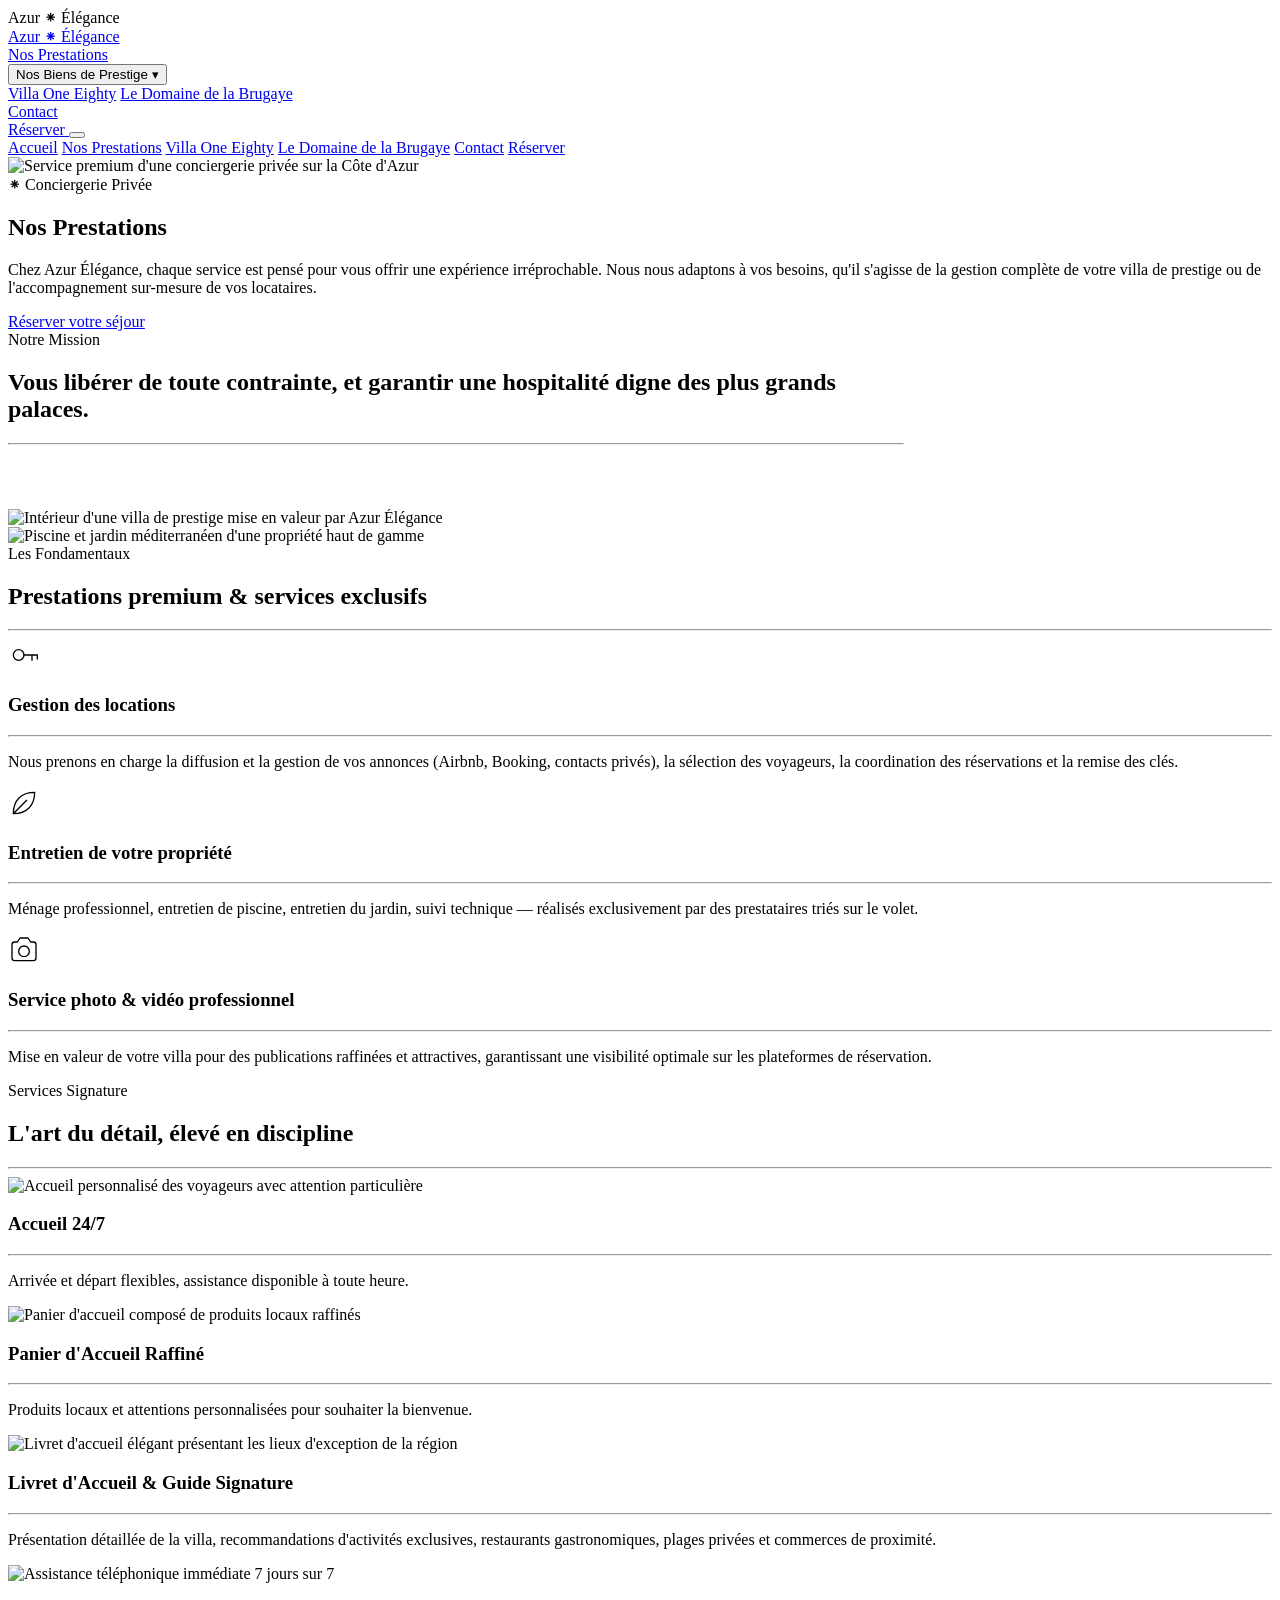
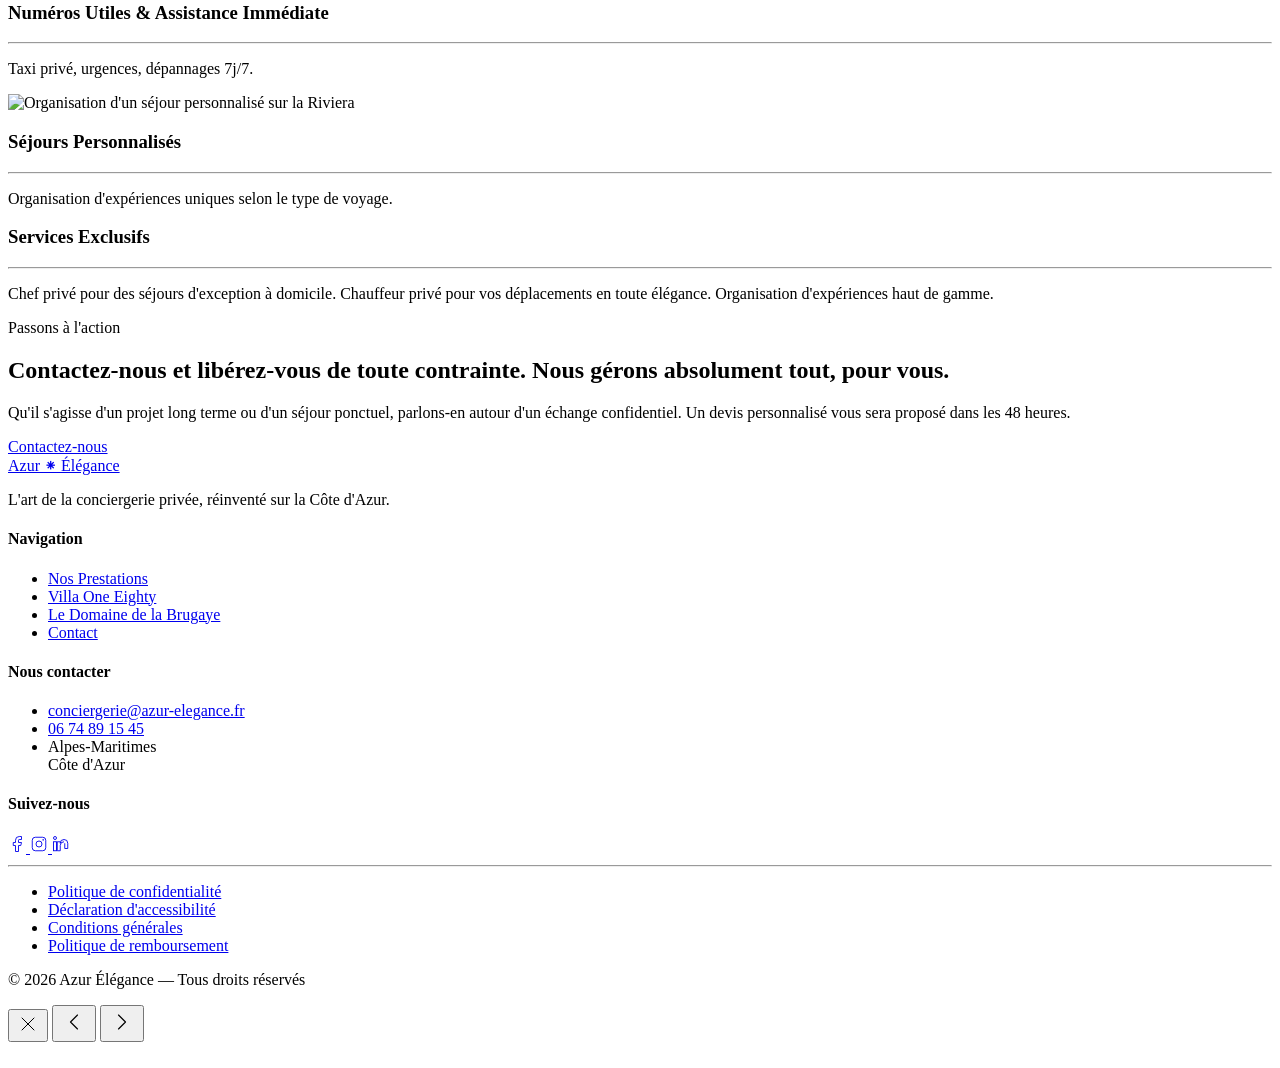
==== nos-prestations.html @ 36837356 "Html azur elegance" ====
<!doctype html>
<html lang="fr">
  <head>
    <meta charset="UTF-8" />
    <meta name="viewport" content="width=device-width, initial-scale=1.0" />
    <title>Nos Prestations · Azur Élégance</title>
    <meta
      name="description"
      content="Gestion locative, entretien, accueil 24/7, chef privé, panier d'accueil raffiné : découvrez les services premium d'Azur Élégance sur la Côte d'Azur."
    />
    <meta
      name="keywords"
      content="conciergerie privée, Côte d'Azur, Alpes-Maritimes, villa de prestige, location saisonnière luxe"
    />

    <!-- Open Graph -->
    <meta
      property="og:title"
      content="Azur Élégance — Conciergerie Privée Côte d'Azur"
    />
    <meta
      property="og:description"
      content="L'art de la conciergerie privée, réinventé sur la Côte d'Azur."
    />
    <meta property="og:type" content="website" />
    <meta property="og:locale" content="fr_FR" />

    <!-- Fonts -->
    <link rel="preconnect" href="https://fonts.googleapis.com" />
    <link rel="preconnect" href="https://fonts.gstatic.com" crossorigin />
    <link
      href="https://fonts.googleapis.com/css2?family=Cormorant+Garamond:ital,wght@0,300;0,400;0,500;1,300;1,400&family=Manrope:wght@200;300;400;500;600&display=swap"
      rel="stylesheet"
    />

    <!-- Styles -->
    <link rel="stylesheet" href="css/style.css" />

    <!-- Schema.org -->
    <script type="application/ld+json">
      {
        "@context": "https://schema.org",
        "@type": "LocalBusiness",
        "name": "Azur Élégance",
        "description": "Conciergerie privée haut de gamme sur la Côte d'Azur",
        "telephone": "+33-6-74-89-15-45",
        "email": "conciergerie@azur-elegance.fr",
        "areaServed": {
          "@type": "AdministrativeArea",
          "name": "Alpes-Maritimes"
        },
        "address": {
          "@type": "PostalAddress",
          "addressRegion": "Provence-Alpes-Côte d'Azur",
          "addressCountry": "FR"
        }
      }
    </script>
  </head>
  <body>
    <!-- Intro reveal -->
    <div class="intro-reveal" aria-hidden="true">
      <span class="intro-reveal__signature">
        Azur <span class="ornament">⁕</span> Élégance
      </span>
    </div>

    <!-- ============================================================
       HEADER (commun à toutes les pages)
       ============================================================ -->
    <header class="site-header">
      <div class="container site-header__inner">
        <a href="index.html" class="logo" aria-label="Azur Élégance — Accueil">
          <span>Azur</span>
          <span class="logo__ornament" aria-hidden="true">⁕</span>
          <span>Élégance</span>
        </a>

        <nav class="nav-desktop" aria-label="Navigation principale">
          <a href="nos-prestations.html" class="nav-link">Nos Prestations</a>
          <div class="nav-dropdown">
            <button
              class="nav-link nav-dropdown__trigger"
              aria-expanded="false"
              aria-haspopup="true"
            >
              Nos Biens de Prestige
              <span class="nav-dropdown__arrow" aria-hidden="true">▾</span>
            </button>
            <div class="nav-dropdown__menu">
              <div class="nav-dropdown__inner">
                <a href="villa-one-eighty.html" class="nav-dropdown__item"
                  >Villa One Eighty</a
                >
                <a
                  href="le-domaine-de-la-brugaye.html"
                  class="nav-dropdown__item"
                  >Le Domaine de la Brugaye</a
                >
              </div>
            </div>
          </div>
          <a href="contact.html" class="nav-link">Contact</a>
        </nav>

        <div class="site-header__actions">
          <a
            href="contact.html"
            class="btn btn--primary btn--sm btn--cta-desktop"
          >
            <span>Réserver</span>
          </a>
          <button
            class="hamburger"
            aria-label="Ouvrir le menu"
            aria-expanded="false"
          >
            <span class="hamburger__line"></span>
            <span class="hamburger__line"></span>
            <span class="hamburger__line"></span>
          </button>
        </div>
      </div>
    </header>

    <!-- Menu mobile overlay -->
    <nav class="mobile-menu" aria-label="Navigation mobile">
      <a href="index.html" class="mobile-menu__link">Accueil</a>
      <a href="nos-prestations.html" class="mobile-menu__link"
        >Nos Prestations</a
      >
      <a href="villa-one-eighty.html" class="mobile-menu__link"
        >Villa One Eighty</a
      >
      <a href="le-domaine-de-la-brugaye.html" class="mobile-menu__link"
        >Le Domaine de la Brugaye</a
      >
      <a href="contact.html" class="mobile-menu__link">Contact</a>
      <a href="contact.html" class="btn btn--primary mobile-menu__cta">
        <span>Réserver</span>
      </a>
    </nav>

    <main id="main">
      <!-- HERO compact -->
      <section class="hero hero--compact">
        <div class="hero__image">
          <img
            src="images/Elegant_Hotel_Lobby.png"
            alt="Service premium d'une conciergerie privée sur la Côte d'Azur"
          />
        </div>
        <div class="hero__overlay"></div>
        <div class="hero__content">
          <span class="eyebrow hero__eyebrow">⁕ Conciergerie Privée</span>
          <h1 class="hero__title">Nos Prestations</h1>
          <p class="hero__description">
            Chez Azur Élégance, chaque service est pensé pour vous offrir une
            expérience irréprochable. Nous nous adaptons à vos besoins, qu'il
            s'agisse de la gestion complète de votre villa de prestige ou de
            l'accompagnement sur-mesure de vos locataires.
          </p>
          <div class="hero__actions">
            <a href="contact.html" class="btn btn--primary"
              ><span>Réserver votre séjour</span></a
            >
          </div>
        </div>
      </section>

      <!-- Introduction -->
      <section class="section">
        <div class="container">
          <div class="section__header" style="max-width: 56rem">
            <span class="eyebrow">Notre Mission</span>
            <h2 class="section__title split-text">
              Vous libérer de toute contrainte, et garantir une hospitalité
              digne des plus grands palaces.
            </h2>
            <hr class="hairline hairline--centered" />
          </div>

          <div class="gallery gallery--2col" style="margin-top: 4rem">
            <div class="gallery__item reveal" style="cursor: default">
              <img
                src="images/prestation villa.webp"
                alt="Intérieur d'une villa de prestige mise en valeur par Azur Élégance"
                loading="lazy"
              />
            </div>
            <div
              class="gallery__item reveal reveal--delay-1"
              style="cursor: default"
            >
              <img
                src="images/domaine prestation.png"
                alt="Piscine et jardin méditerranéen d'une propriété haut de gamme"
                loading="lazy"
              />
            </div>
          </div>
        </div>
      </section>

      <!-- 3 cartes premium -->
      <section class="section section--stone">
        <div class="container">
          <div class="section__header">
            <span class="eyebrow">Les Fondamentaux</span>
            <h2 class="section__title split-text">
              Prestations premium & services exclusifs
            </h2>
            <hr class="hairline hairline--centered" />
          </div>

          <div class="service-cards">
            <article class="service-card reveal">
              <div class="service-card__icon" aria-hidden="true">
                <svg
                  width="32"
                  height="32"
                  viewBox="0 0 24 24"
                  fill="none"
                  stroke="currentColor"
                  stroke-width="1"
                  stroke-linecap="round"
                  stroke-linejoin="round"
                >
                  <circle cx="8" cy="12" r="4" />
                  <path d="M12 12h10M18 12v4M22 12v3" />
                </svg>
              </div>
              <h3 class="service-card__title">Gestion des locations</h3>
              <hr class="service-card__divider" />
              <p class="service-card__description">
                Nous prenons en charge la diffusion et la gestion de vos
                annonces (Airbnb, Booking, contacts privés), la sélection des
                voyageurs, la coordination des réservations et la remise des
                clés.
              </p>
            </article>

            <article class="service-card reveal reveal--delay-1">
              <div class="service-card__icon" aria-hidden="true">
                <svg
                  width="32"
                  height="32"
                  viewBox="0 0 24 24"
                  fill="none"
                  stroke="currentColor"
                  stroke-width="1"
                  stroke-linecap="round"
                  stroke-linejoin="round"
                >
                  <path d="M4 20C4 10 10 4 20 4c0 10-6 16-16 16zM4 20l10-10" />
                </svg>
              </div>
              <h3 class="service-card__title">Entretien de votre propriété</h3>
              <hr class="service-card__divider" />
              <p class="service-card__description">
                Ménage professionnel, entretien de piscine, entretien du jardin,
                suivi technique — réalisés exclusivement par des prestataires
                triés sur le volet.
              </p>
            </article>

            <article class="service-card reveal reveal--delay-2">
              <div class="service-card__icon" aria-hidden="true">
                <svg
                  width="32"
                  height="32"
                  viewBox="0 0 24 24"
                  fill="none"
                  stroke="currentColor"
                  stroke-width="1"
                  stroke-linecap="round"
                  stroke-linejoin="round"
                >
                  <path
                    d="M3 8a2 2 0 0 1 2-2h2l2-3h6l2 3h2a2 2 0 0 1 2 2v10a2 2 0 0 1-2 2H5a2 2 0 0 1-2-2z"
                  />
                  <circle cx="12" cy="13" r="4" />
                </svg>
              </div>
              <h3 class="service-card__title">
                Service photo & vidéo professionnel
              </h3>
              <hr class="service-card__divider" />
              <p class="service-card__description">
                Mise en valeur de votre villa pour des publications raffinées et
                attractives, garantissant une visibilité optimale sur les
                plateformes de réservation.
              </p>
            </article>
          </div>
        </div>
      </section>

      <!-- 6 cartes Services Signature -->
      <section class="section">
        <div class="container">
          <div class="section__header">
            <span class="eyebrow">Services Signature</span>
            <h2 class="section__title">L'art du détail, élevé en discipline</h2>
            <hr class="hairline hairline--centered" />
          </div>

          <div class="signature-grid">
            <article class="signature-card reveal">
              <div class="signature-card__image">
                <img
                  src="images/Woman_Entering_Building.jpg"
                  alt="Accueil personnalisé des voyageurs avec attention particulière"
                  loading="lazy"
                />
              </div>
              <div class="signature-card__body">
                <h3 class="signature-card__title">Accueil 24/7</h3>
                <hr class="signature-card__divider" />
                <p class="signature-card__description">
                  Arrivée et départ flexibles, assistance disponible à toute
                  heure.
                </p>
              </div>
            </article>

            <article class="signature-card reveal reveal--delay-1">
              <div class="signature-card__image">
                <img
                  src="images/Fresh_Bread_Basket.png"
                  alt="Panier d'accueil composé de produits locaux raffinés"
                  loading="lazy"
                />
              </div>
              <div class="signature-card__body">
                <h3 class="signature-card__title">Panier d'Accueil Raffiné</h3>
                <hr class="signature-card__divider" />
                <p class="signature-card__description">
                  Produits locaux et attentions personnalisées pour souhaiter la
                  bienvenue.
                </p>
              </div>
            </article>

            <article class="signature-card reveal reveal--delay-2">
              <div class="signature-card__image">
                <img
                  src="images/IMG_2713.jpg"
                  alt="Livret d'accueil élégant présentant les lieux d'exception de la région"
                  loading="lazy"
                />
              </div>
              <div class="signature-card__body">
                <h3 class="signature-card__title">
                  Livret d'Accueil & Guide Signature
                </h3>
                <hr class="signature-card__divider" />
                <p class="signature-card__description">
                  Présentation détaillée de la villa, recommandations
                  d'activités exclusives, restaurants gastronomiques, plages
                  privées et commerces de proximité.
                </p>
              </div>
            </article>

            <article class="signature-card reveal">
              <div class="signature-card__image">
                <img
                  src="images/Vintage_Green_Telephone.jpg"
                  alt="Assistance téléphonique immédiate 7 jours sur 7"
                  loading="lazy"
                />
              </div>
              <div class="signature-card__body">
                <h3 class="signature-card__title">
                  Numéros Utiles & Assistance Immédiate
                </h3>
                <hr class="signature-card__divider" />
                <p class="signature-card__description">
                  Taxi privé, urgences, dépannages 7j/7.
                </p>
              </div>
            </article>

            <article class="signature-card reveal reveal--delay-1">
              <div class="signature-card__image">
                <img
                  src="images/European_Charm_Cafe__with_Rose_Centerpiece.png"
                  alt="Organisation d'un séjour personnalisé sur la Riviera"
                  loading="lazy"
                />
              </div>
              <div class="signature-card__body">
                <h3 class="signature-card__title">Séjours Personnalisés</h3>
                <hr class="signature-card__divider" />
                <p class="signature-card__description">
                  Organisation d'expériences uniques selon le type de voyage.
                </p>
              </div>
            </article>

            <article
              class="signature-card signature-card--highlight reveal reveal--delay-2"
            >
              <div>
                <h3 class="signature-card__title">Services Exclusifs</h3>
                <hr class="signature-card__divider" />
                <p class="signature-card__description">
                  Chef privé pour des séjours d'exception à domicile. Chauffeur
                  privé pour vos déplacements en toute élégance. Organisation
                  d'expériences haut de gamme.
                </p>
              </div>
            </article>
          </div>
        </div>
      </section>

      <!-- CTA finale -->
      <section class="section section--stone">
        <div class="container">
          <div class="cta-block reveal">
            <span class="eyebrow">Passons à l'action</span>
            <h2 class="cta-block__title">
              Contactez-nous et libérez-vous de toute contrainte. Nous gérons
              absolument tout, pour vous.
            </h2>
            <p class="cta-block__description">
              Qu'il s'agisse d'un projet long terme ou d'un séjour ponctuel,
              parlons-en autour d'un échange confidentiel. Un devis personnalisé
              vous sera proposé dans les 48 heures.
            </p>
            <div class="cta-block__actions">
              <a href="contact.html" class="btn btn--primary"
                ><span>Contactez-nous</span></a
              >
            </div>
          </div>
        </div>
      </section>
    </main>

    <!-- ============================================================
       FOOTER (commun à toutes les pages)
       ============================================================ -->
    <footer class="site-footer">
      <div class="container">
        <div class="site-footer__grid">
          <div>
            <a href="index.html" class="logo">
              <span>Azur</span>
              <span class="logo__ornament" aria-hidden="true">⁕</span>
              <span>Élégance</span>
            </a>
            <p class="site-footer__tagline">
              L'art de la conciergerie privée, réinventé sur la Côte d'Azur.
            </p>
          </div>

          <div>
            <h4 class="site-footer__column-title">Navigation</h4>
            <ul class="site-footer__list">
              <li><a href="nos-prestations.html">Nos Prestations</a></li>
              <li><a href="villa-one-eighty.html">Villa One Eighty</a></li>
              <li>
                <a href="le-domaine-de-la-brugaye.html"
                  >Le Domaine de la Brugaye</a
                >
              </li>
              <li><a href="contact.html">Contact</a></li>
            </ul>
          </div>

          <div>
            <h4 class="site-footer__column-title">Nous contacter</h4>
            <ul class="site-footer__list">
              <li>
                <a href="mailto:conciergerie@azur-elegance.fr"
                  >conciergerie@azur-elegance.fr</a
                >
              </li>
              <li><a href="tel:+33674891545">06 74 89 15 45</a></li>
              <li class="muted">Alpes-Maritimes<br />Côte d'Azur</li>
            </ul>
          </div>

          <div>
            <h4 class="site-footer__column-title">Suivez-nous</h4>
            <div class="site-footer__social">
              <a href="#" aria-label="Facebook">
                <svg
                  width="18"
                  height="18"
                  viewBox="0 0 24 24"
                  fill="none"
                  stroke="currentColor"
                  stroke-width="1.2"
                >
                  <path
                    d="M18 2h-3a5 5 0 0 0-5 5v3H7v4h3v8h4v-8h3l1-4h-4V7a1 1 0 0 1 1-1h3z"
                    stroke-linejoin="round"
                  />
                </svg>
              </a>
              <a href="#" aria-label="Instagram">
                <svg
                  width="18"
                  height="18"
                  viewBox="0 0 24 24"
                  fill="none"
                  stroke="currentColor"
                  stroke-width="1.2"
                >
                  <rect x="3" y="3" width="18" height="18" rx="4" />
                  <circle cx="12" cy="12" r="4" />
                  <circle cx="17.5" cy="6.5" r="0.5" fill="currentColor" />
                </svg>
              </a>
              <a href="#" aria-label="LinkedIn">
                <svg
                  width="18"
                  height="18"
                  viewBox="0 0 24 24"
                  fill="none"
                  stroke="currentColor"
                  stroke-width="1.2"
                >
                  <rect x="2" y="9" width="4" height="12" />
                  <circle cx="4" cy="4" r="2" />
                  <path
                    d="M16 9a5 5 0 0 0-5 5v7h-4V9h4v2a5 5 0 0 1 5-5a5 5 0 0 1 5 5v7h-4v-7"
                    stroke-linejoin="round"
                  />
                </svg>
              </a>
            </div>
          </div>
        </div>

        <hr class="site-footer__separator" />

        <div class="site-footer__bottom">
          <ul class="site-footer__legal">
            <li>
              <a href="politique-de-confidentialite.html"
                >Politique de confidentialité</a
              >
            </li>
            <li>
              <a href="declaration-accessibilite.html"
                >Déclaration d'accessibilité</a
              >
            </li>
            <li>
              <a href="conditions-generales.html">Conditions générales</a>
            </li>
            <li>
              <a href="politique-de-remboursement.html"
                >Politique de remboursement</a
              >
            </li>
          </ul>
          <p>© 2026 Azur Élégance — Tous droits réservés</p>
        </div>
      </div>
    </footer>

    <!-- Lightbox (utilisé par toutes les galeries) -->
    <div
      class="lightbox"
      id="lightbox"
      role="dialog"
      aria-modal="true"
      aria-label="Galerie photo"
      aria-hidden="true"
    >
      <div class="lightbox__backdrop"></div>
      <button
        class="lightbox__btn lightbox__close"
        aria-label="Fermer la galerie"
      >
        <svg
          width="24"
          height="24"
          viewBox="0 0 24 24"
          fill="none"
          stroke="currentColor"
          stroke-width="1"
        >
          <path d="M6 6l12 12M18 6L6 18" stroke-linecap="round" />
        </svg>
      </button>
      <button
        class="lightbox__btn lightbox__prev"
        aria-label="Image précédente"
      >
        <svg
          width="28"
          height="28"
          viewBox="0 0 24 24"
          fill="none"
          stroke="currentColor"
          stroke-width="1"
        >
          <path
            d="M15 6l-6 6 6 6"
            stroke-linecap="round"
            stroke-linejoin="round"
          />
        </svg>
      </button>
      <button class="lightbox__btn lightbox__next" aria-label="Image suivante">
        <svg
          width="28"
          height="28"
          viewBox="0 0 24 24"
          fill="none"
          stroke="currentColor"
          stroke-width="1"
        >
          <path
            d="M9 6l6 6-6 6"
            stroke-linecap="round"
            stroke-linejoin="round"
          />
        </svg>
      </button>
      <div class="lightbox__content">
        <img class="lightbox__image" src="" alt="" />
      </div>
      <div class="lightbox__counter"></div>
    </div>

    <script src="js/main.js"></script>
  </body>
</html>
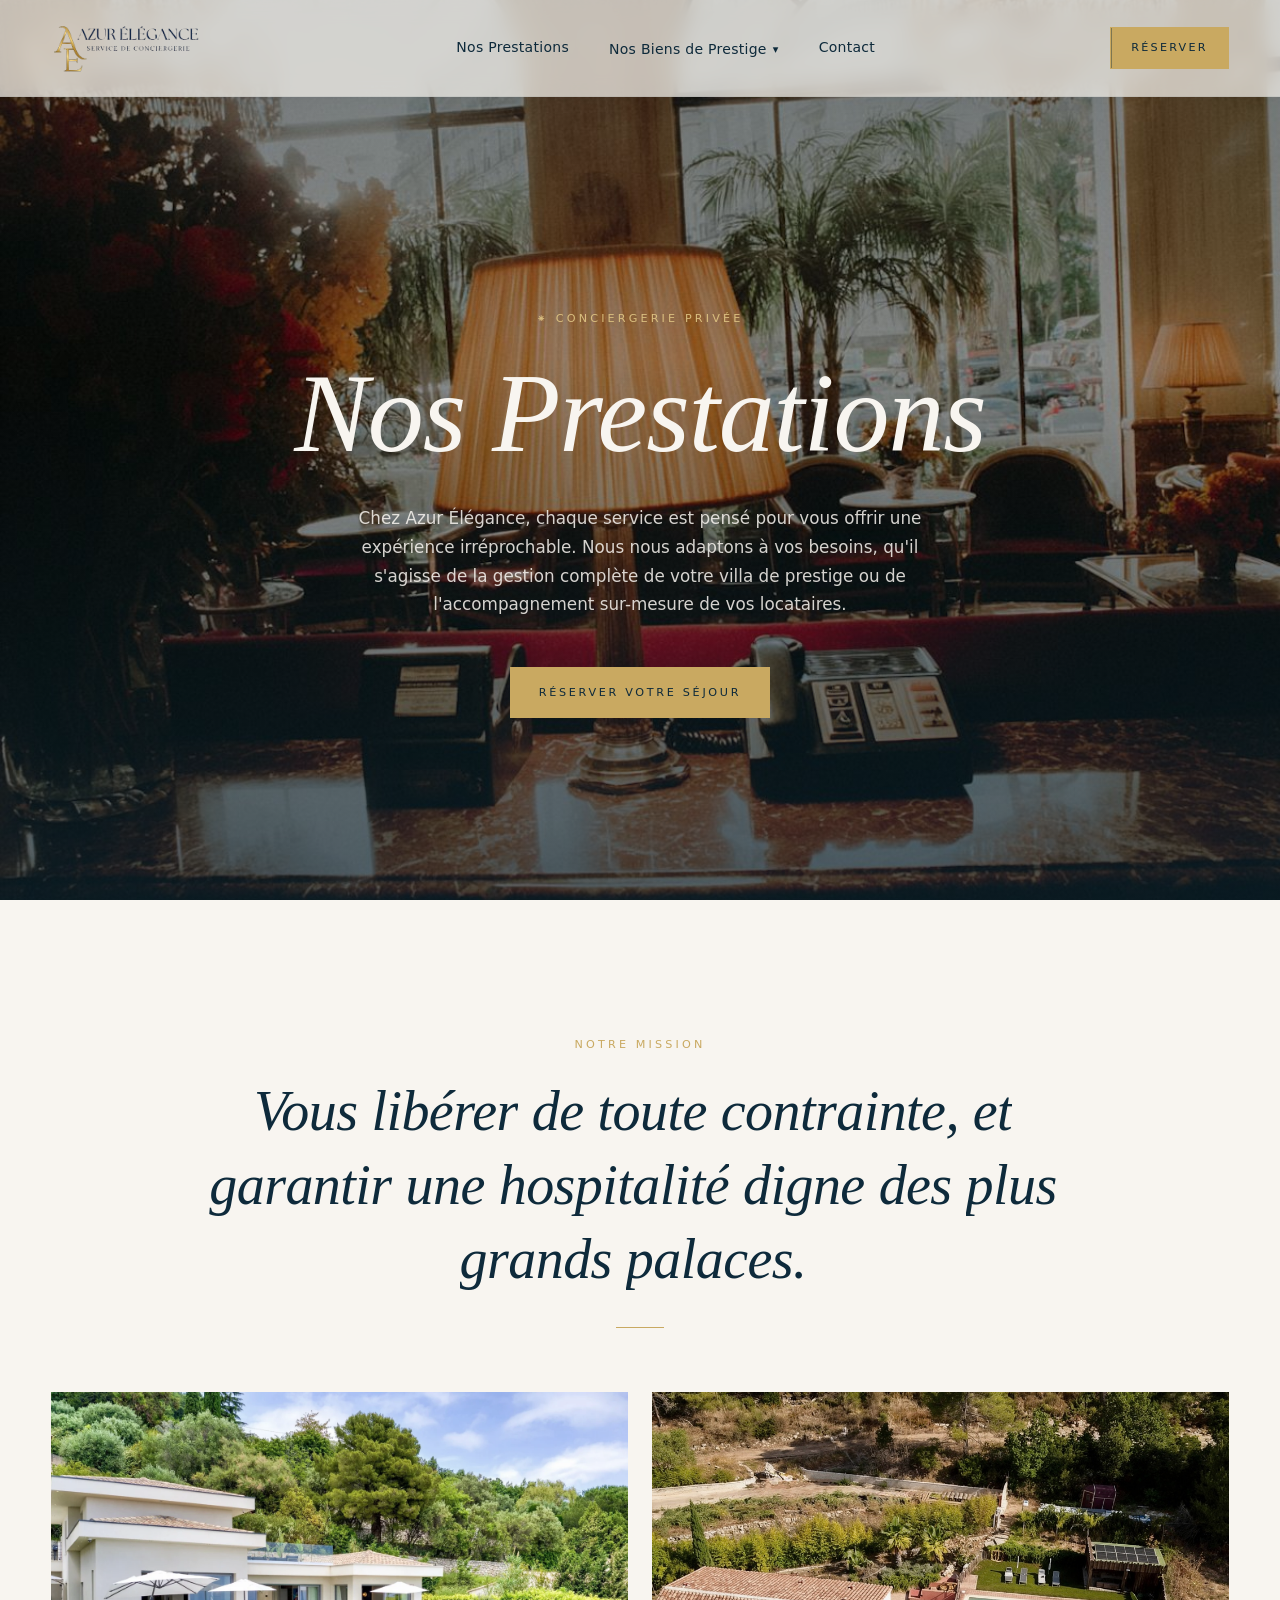
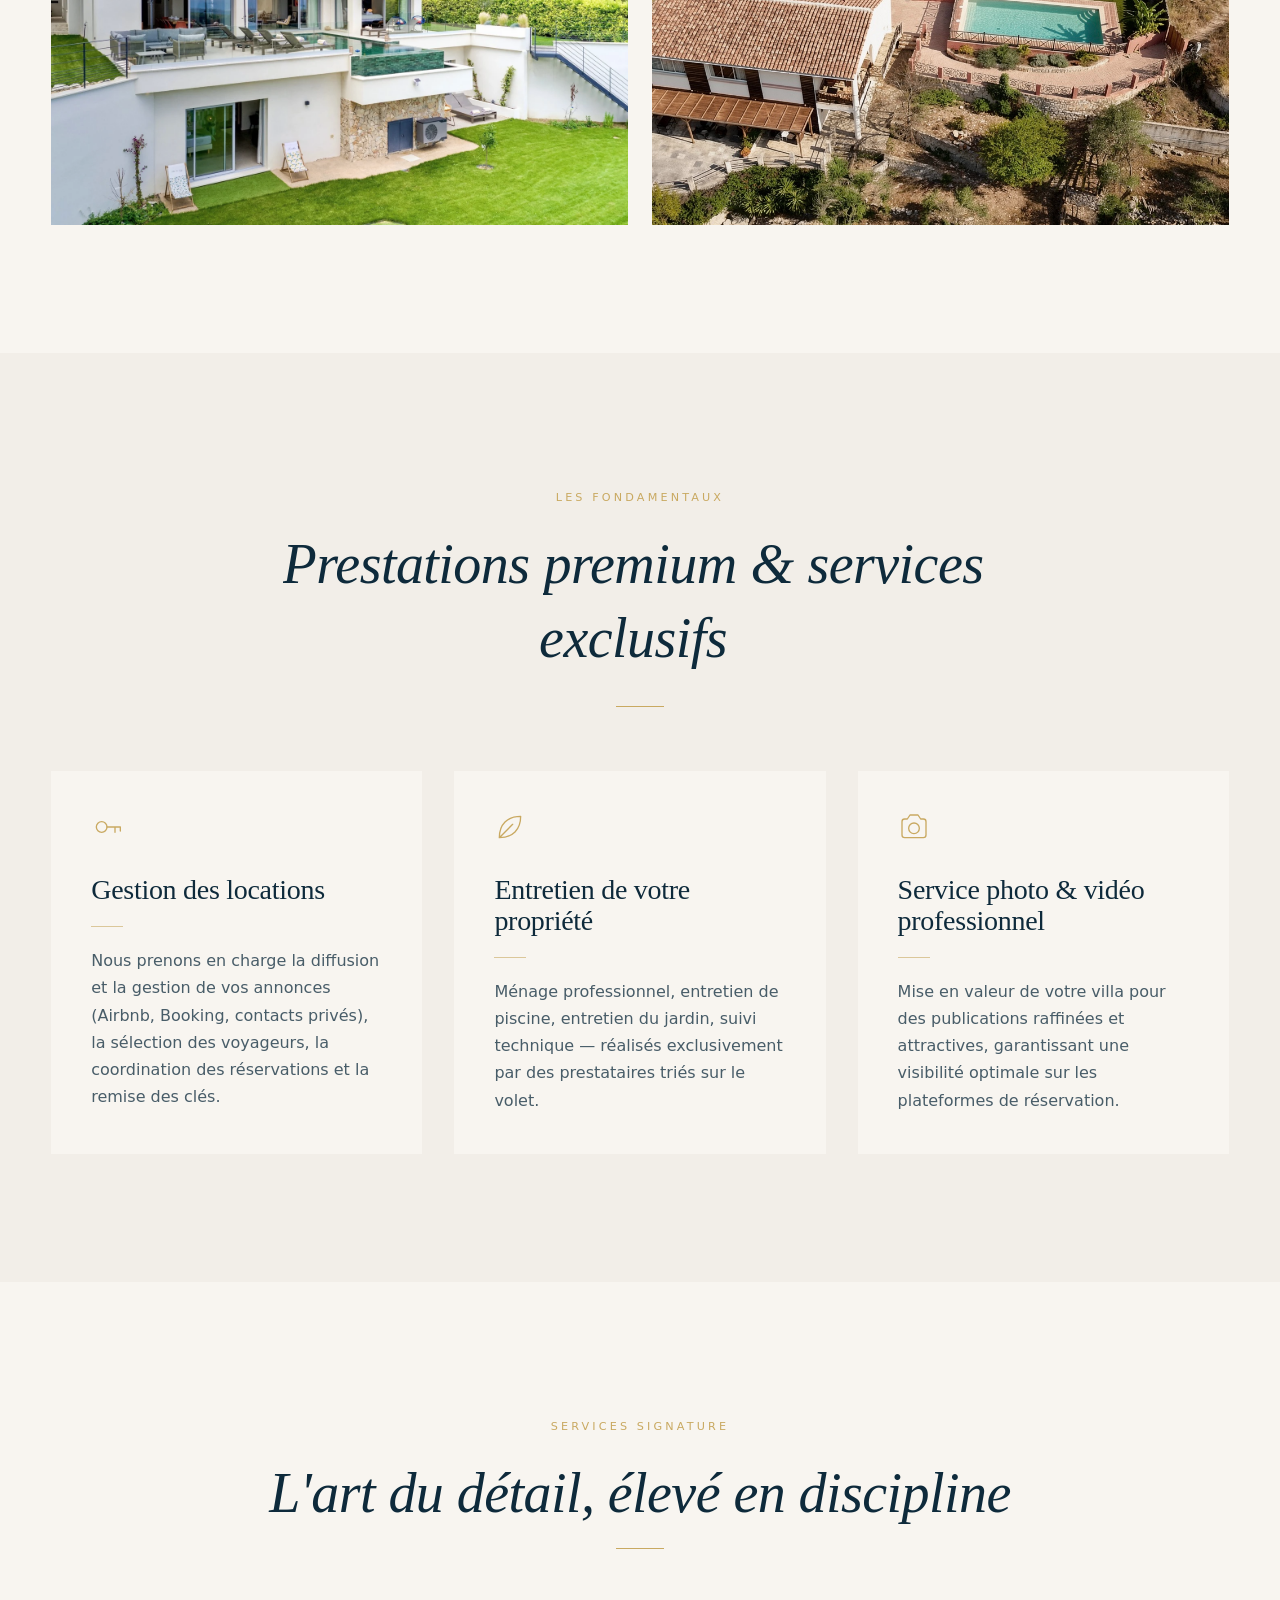
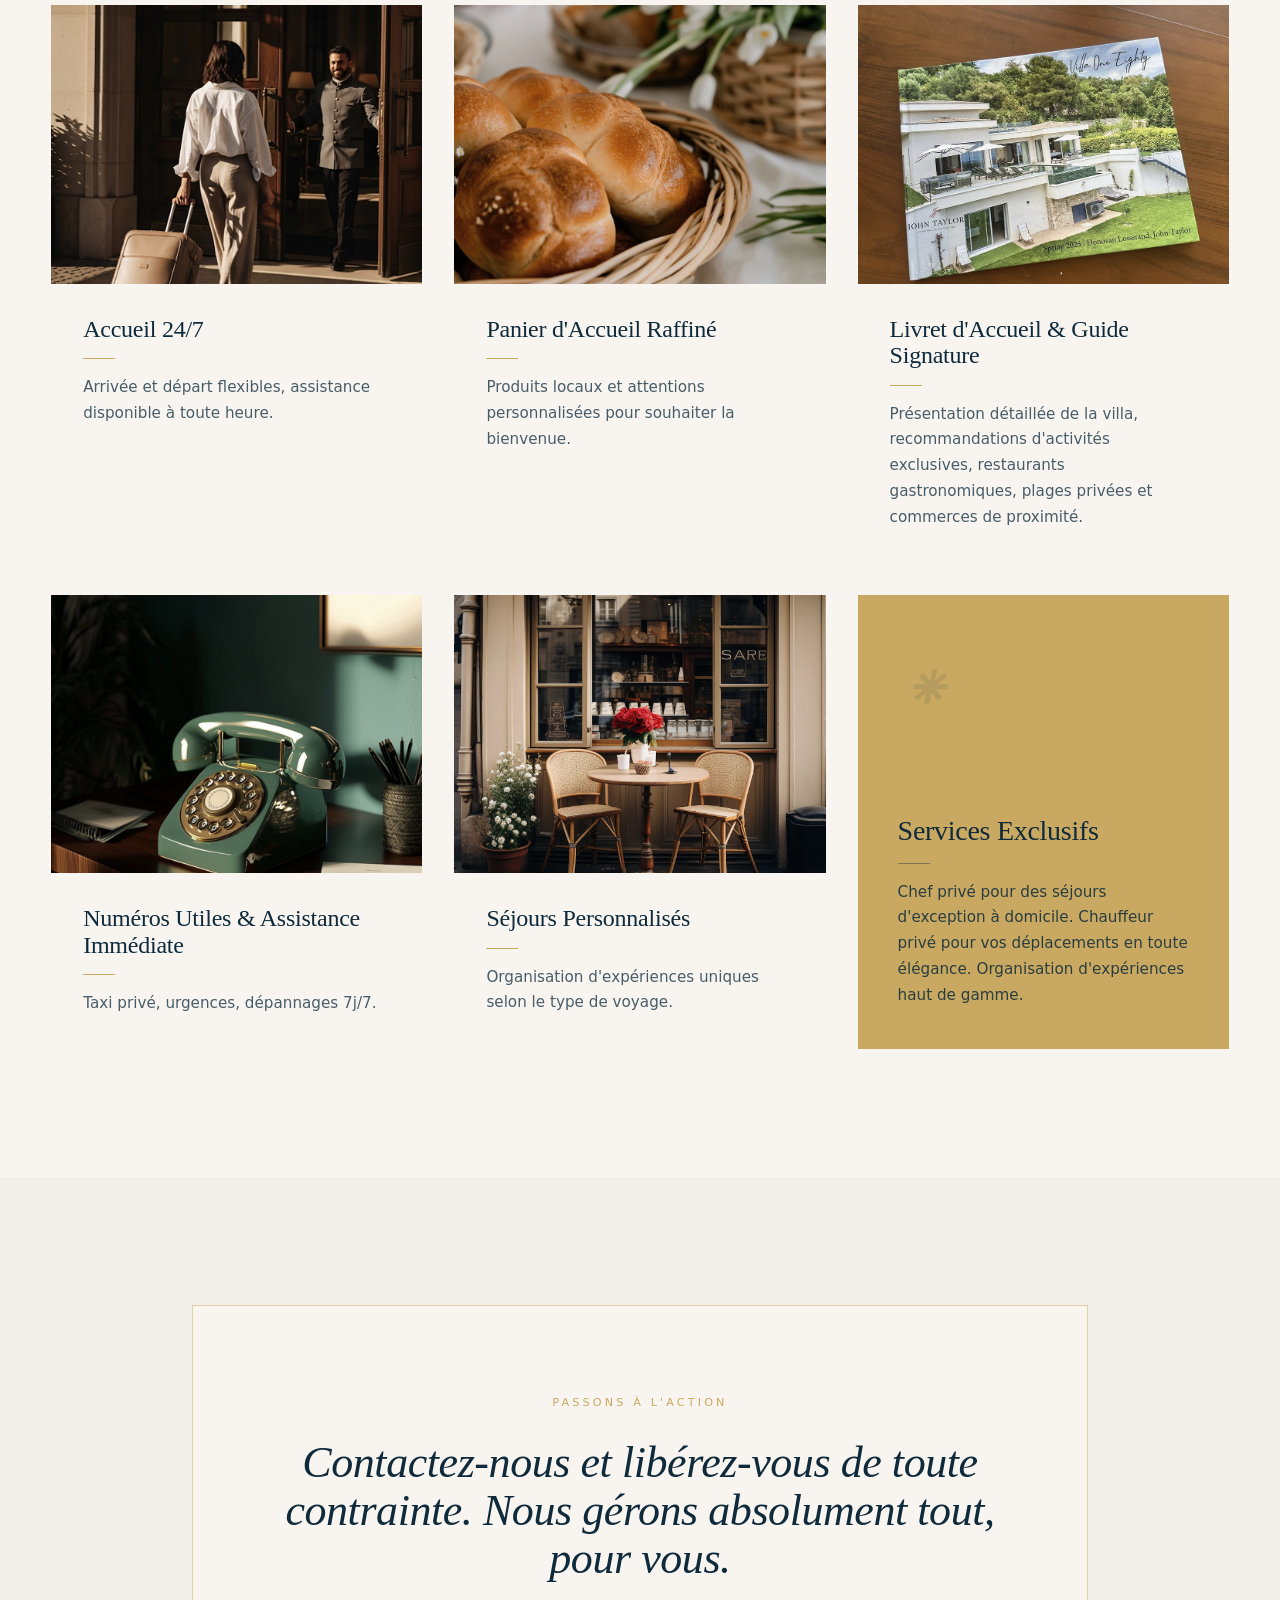
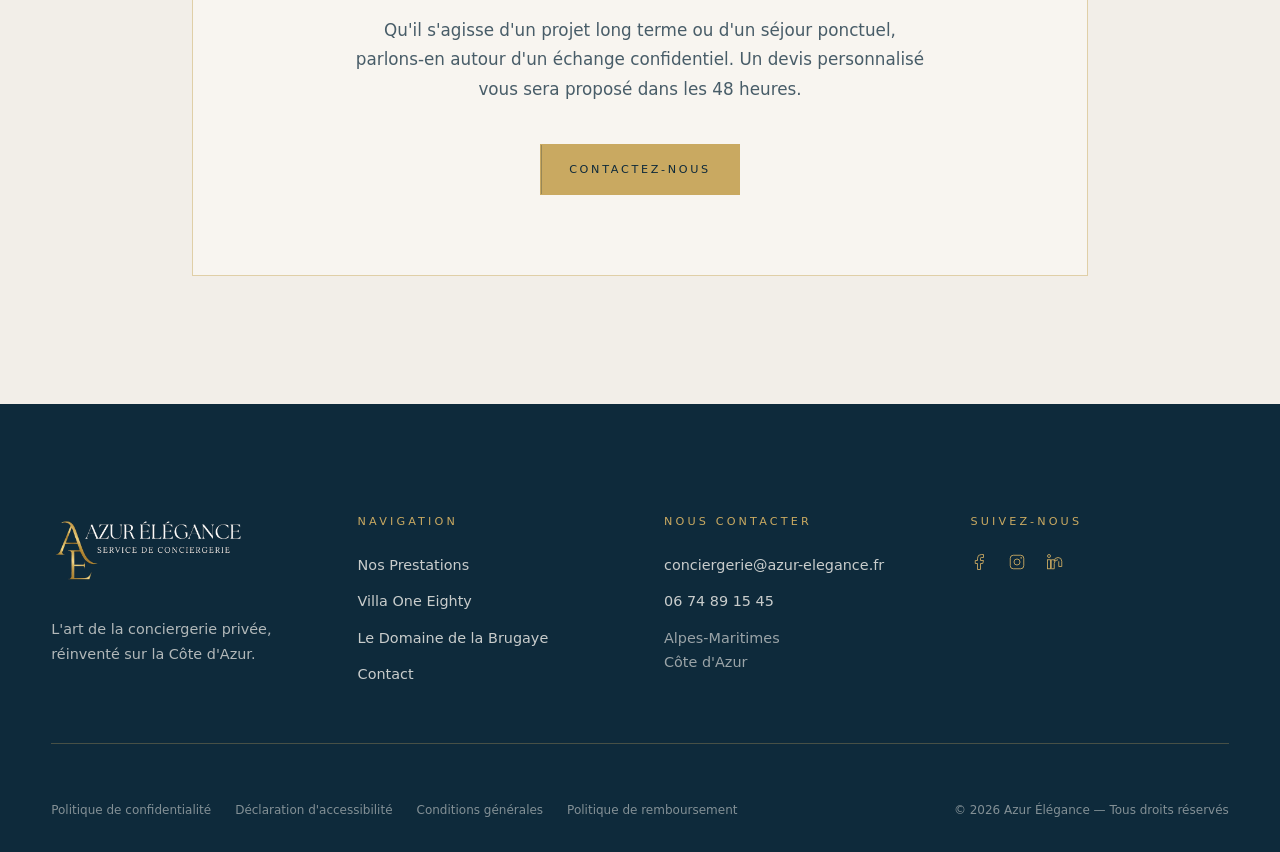
==== commit 7d4b512c: "Add files via upload" ====
--- a/nos-prestations.html
+++ b/nos-prestations.html
@@ -143,7 +143,7 @@
 
     <main id="main">
       <!-- HERO compact -->
-      <section class="hero hero--compact">
+      <section class="hero hero--page">
         <div class="hero__image">
           <img
             src="images/Elegant_Hotel_Lobby.png"
--- a/css/style.css
+++ b/css/style.css
@@ -0,0 +1,2610 @@
+/* =============================================================================
+   AZUR ÉLÉGANCE — Stylesheet principal
+   Conciergerie de Prestige Côte d'Azur
+   ============================================================================= */
+
+/* -----------------------------------------------------------------------------
+   1. DESIGN TOKENS — Variables CSS
+   ----------------------------------------------------------------------------- */
+:root {
+  /* Palette méditerranéenne */
+  --ivory: #F8F5F0;
+  --riviera-night: #0E2A3B;
+  --riviera-night-soft: #12304A;
+  --champagne: #C9A961;
+  --champagne-light: #D9BE7F;
+  --terracotta: #B87A5C;
+  --olive: #7A8B6F;
+  --stone: #E8E3DC;
+  --deep-black: #1A1A1A;
+
+  /* Typographie */
+  --font-display: 'Cormorant Garamond', Georgia, serif;
+  --font-body: 'Manrope', system-ui, sans-serif;
+
+  /* Espacements */
+  --section-padding: clamp(5rem, 10vw, 10rem);
+  --section-padding-sm: clamp(3rem, 6vw, 5rem);
+  --container-max: 1440px;
+  --container-padding: clamp(1.5rem, 4vw, 4rem);
+
+  /* Hauteur approximative du header fixe (sert à décaler les hero internes) */
+  --header-height: 5.5rem;
+
+  /* Ombres douces */
+  --shadow-soft-lg: 0 20px 60px rgba(0, 0, 0, 0.08);
+  --shadow-soft-xl: 0 30px 80px rgba(0, 0, 0, 0.12);
+
+  /* Transitions */
+  --ease-riviera: cubic-bezier(0.22, 1, 0.36, 1);
+  --ease-intro: cubic-bezier(0.76, 0, 0.24, 1);
+}
+
+/* -----------------------------------------------------------------------------
+   2. RESET & BASE
+   ----------------------------------------------------------------------------- */
+*, *::before, *::after {
+  box-sizing: border-box;
+  margin: 0;
+  padding: 0;
+}
+
+html {
+  scroll-behavior: smooth;
+  scroll-padding-top: var(--header-height);
+  overflow-x: hidden;
+  -webkit-font-smoothing: antialiased;
+  -moz-osx-font-smoothing: grayscale;
+  text-rendering: optimizeLegibility;
+}
+
+body {
+  font-family: var(--font-body);
+  font-size: 17px;
+  line-height: 1.7;
+  font-weight: 300;
+  color: var(--deep-black);
+  background-color: var(--ivory);
+  overflow-x: hidden;
+}
+
+img, svg, video {
+  display: block;
+  max-width: 100%;
+  height: auto;
+}
+
+a {
+  color: inherit;
+  text-decoration: none;
+}
+
+button {
+  background: none;
+  border: none;
+  cursor: pointer;
+  font: inherit;
+  color: inherit;
+}
+
+input, textarea {
+  font: inherit;
+  color: inherit;
+}
+
+h1, h2, h3, h4, h5, h6 {
+  font-family: var(--font-display);
+  font-weight: 300;
+  line-height: 1.1;
+  letter-spacing: -0.01em;
+}
+
+::selection {
+  background-color: rgba(201, 169, 97, 0.35);
+  color: var(--riviera-night);
+}
+
+:focus-visible {
+  outline: 2px solid var(--champagne);
+  outline-offset: 3px;
+  border-radius: 2px;
+}
+
+/* Respect de prefers-reduced-motion */
+@media (prefers-reduced-motion: reduce) {
+  *, *::before, *::after {
+    animation-duration: 0.01ms !important;
+    animation-iteration-count: 1 !important;
+    transition-duration: 0.01ms !important;
+    scroll-behavior: auto !important;
+  }
+}
+
+/* -----------------------------------------------------------------------------
+   3. CONTENEUR & UTILITAIRES
+   ----------------------------------------------------------------------------- */
+.container {
+  max-width: var(--container-max);
+  margin: 0 auto;
+  padding: 0 var(--container-padding);
+}
+
+.eyebrow {
+  display: inline-block;
+  font-family: var(--font-body);
+  font-size: 0.7rem;
+  font-weight: 500;
+  text-transform: uppercase;
+  letter-spacing: 0.28em;
+  color: var(--champagne);
+}
+
+.hairline {
+  display: block;
+  width: 48px;
+  height: 1px;
+  background-color: var(--champagne);
+  border: 0;
+  margin: 1.5rem 0;
+}
+
+.hairline--centered {
+  margin-left: auto;
+  margin-right: auto;
+}
+
+.text-balance {
+  text-wrap: balance;
+}
+
+/* -----------------------------------------------------------------------------
+   4. INTRO REVEAL — Voile ivoire au premier chargement
+   ----------------------------------------------------------------------------- */
+.intro-reveal {
+  position: fixed;
+  inset: 0;
+  background: var(--ivory);
+  z-index: 100;
+  display: flex;
+  align-items: center;
+  justify-content: center;
+  pointer-events: none;
+  transform: translateY(0);
+  transition: transform 1.2s var(--ease-intro) 0.3s;
+}
+
+.intro-reveal.is-hidden {
+  transform: translateY(-100%);
+}
+
+.intro-reveal__signature {
+  font-family: var(--font-display);
+  font-style: italic;
+  font-size: 2rem;
+  color: rgba(14, 42, 59, 0.7);
+  letter-spacing: 0.05em;
+  opacity: 1;
+  transition: opacity 0.5s ease 0.5s;
+}
+
+.intro-reveal__signature .ornament {
+  color: var(--champagne);
+  margin: 0 0.3em;
+}
+
+.intro-reveal.is-hidden .intro-reveal__signature {
+  opacity: 0;
+  transition-delay: 0s;
+}
+
+/* -----------------------------------------------------------------------------
+   5. HEADER
+   ----------------------------------------------------------------------------- */
+.site-header {
+  position: fixed;
+  top: 0;
+  left: 0;
+  right: 0;
+  z-index: 50;
+  padding: 1.25rem 0;
+  /* Voile ivoire subtil par défaut pour mieux distinguer le header du hero */
+  background: rgba(248, 245, 240, 0.72);
+  backdrop-filter: blur(10px) saturate(1.1);
+  -webkit-backdrop-filter: blur(10px) saturate(1.1);
+  border-bottom: 1px solid rgba(14, 42, 59, 0.06);
+  box-shadow: 0 2px 16px rgba(14, 42, 59, 0.04);
+  transition: all 0.5s var(--ease-riviera);
+}
+
+.site-header.is-scrolled {
+  background: rgba(248, 245, 240, 0.96);
+  backdrop-filter: blur(14px) saturate(1.1);
+  -webkit-backdrop-filter: blur(14px) saturate(1.1);
+  padding: 0.75rem 0;
+  border-bottom-color: rgba(14, 42, 59, 0.1);
+  box-shadow: 0 4px 24px rgba(14, 42, 59, 0.08);
+}
+
+.site-header__inner {
+  display: flex;
+  align-items: center;
+  justify-content: space-between;
+  gap: 2rem;
+}
+
+.logo {
+  display: inline-flex;
+  align-items: center;
+  gap: 0.5rem;
+  font-family: var(--font-display);
+  font-style: italic;
+  font-size: 1.4rem;
+  color: var(--riviera-night);
+  letter-spacing: 0.02em;
+}
+
+.logo__ornament {
+  color: var(--champagne);
+  transition: transform 0.7s var(--ease-riviera);
+}
+
+.logo:hover .logo__ornament {
+  transform: rotate(180deg);
+}
+
+/* -- Logo image (header + footer) — remplace les spans textuels ------------ */
+.site-header .logo,
+.site-footer .logo {
+  position: relative;
+  line-height: 0;
+  padding: 0.125rem 0;
+  gap: 0;
+}
+
+/* Les spans textuels deviennent invisibles mais restent lus par les lecteurs d'écran */
+.site-header .logo > span,
+.site-footer .logo > span {
+  position: absolute !important;
+  width: 1px !important;
+  height: 1px !important;
+  padding: 0 !important;
+  margin: -1px !important;
+  overflow: hidden !important;
+  clip: rect(0, 0, 0, 0) !important;
+  white-space: nowrap !important;
+  border: 0 !important;
+}
+
+/* Logo image — header (version sombre sur fond ivoire) */
+.site-header .logo::before {
+  content: "";
+  display: block;
+  width: 170px;
+  height: 52px;
+  background-image: url("../images/logo-dark.png");
+  background-repeat: no-repeat;
+  background-position: left center;
+  background-size: contain;
+  transition: opacity 0.3s ease, width 0.4s var(--ease-riviera),
+    height 0.4s var(--ease-riviera);
+}
+
+.site-header.is-scrolled .logo::before {
+  width: 150px;
+  height: 46px;
+}
+
+.site-header .logo:hover::before {
+  opacity: 0.85;
+}
+
+@media (max-width: 768px) {
+  .site-header .logo::before {
+    width: 140px;
+    height: 44px;
+  }
+  .site-header.is-scrolled .logo::before {
+    width: 125px;
+    height: 40px;
+  }
+}
+
+@media (max-width: 420px) {
+  .site-header .logo::before {
+    width: 120px;
+    height: 38px;
+  }
+  .site-header.is-scrolled .logo::before {
+    width: 110px;
+    height: 35px;
+  }
+}
+
+/* Logo image — footer (version blanche sur fond riviera-night) */
+.site-footer .logo::before {
+  content: "";
+  display: block;
+  width: 210px;
+  height: 66px;
+  background-image: url("../images/logo-light.png");
+  background-repeat: no-repeat;
+  background-position: left center;
+  background-size: contain;
+}
+
+@media (max-width: 768px) {
+  .site-footer .logo::before {
+    width: 180px;
+    height: 56px;
+  }
+}
+
+/* -- Nav desktop -- */
+.nav-desktop {
+  display: none;
+  align-items: center;
+  gap: 2.5rem;
+}
+
+@media (min-width: 1024px) {
+  .nav-desktop {
+    display: flex;
+  }
+}
+
+.nav-link {
+  position: relative;
+  display: inline-block;
+  font-size: 0.875rem;
+  letter-spacing: 0.02em;
+  color: var(--riviera-night);
+  transition: color 0.3s ease;
+}
+
+.nav-link::after {
+  content: '';
+  position: absolute;
+  left: 0;
+  bottom: -4px;
+  width: 0;
+  height: 1px;
+  background-color: var(--champagne);
+  transition: width 0.4s var(--ease-riviera);
+}
+
+.nav-link:hover::after,
+.nav-link[aria-current="page"]::after {
+  width: 100%;
+}
+
+/* -- Dropdown -- */
+.nav-dropdown {
+  position: relative;
+}
+
+.nav-dropdown__trigger {
+  display: inline-flex;
+  align-items: center;
+  gap: 0.375rem;
+}
+
+.nav-dropdown__arrow {
+  font-size: 0.7rem;
+  transition: transform 0.3s ease;
+}
+
+.nav-dropdown.is-open .nav-dropdown__arrow {
+  transform: rotate(180deg);
+}
+
+.nav-dropdown__menu {
+  position: absolute;
+  top: 100%;
+  left: 50%;
+  transform: translateX(-50%) translateY(0.5rem);
+  padding-top: 1rem;
+  width: 16rem;
+  opacity: 0;
+  pointer-events: none;
+  transition: opacity 0.25s var(--ease-riviera), transform 0.25s var(--ease-riviera);
+}
+
+.nav-dropdown.is-open .nav-dropdown__menu {
+  opacity: 1;
+  transform: translateX(-50%) translateY(0);
+  pointer-events: auto;
+}
+
+.nav-dropdown__inner {
+  background: var(--ivory);
+  border-top: 2px solid var(--champagne);
+  box-shadow: var(--shadow-soft-lg);
+  padding: 0.75rem 0;
+}
+
+.nav-dropdown__item {
+  display: block;
+  padding: 0.625rem 1.5rem;
+  font-size: 0.875rem;
+  color: var(--riviera-night);
+  transition: all 0.25s ease;
+}
+
+.nav-dropdown__item:hover {
+  background: rgba(232, 227, 220, 0.5);
+  color: var(--champagne);
+}
+
+/* -- Header actions -- */
+.site-header__actions {
+  display: flex;
+  align-items: center;
+  gap: 1rem;
+}
+
+.site-header .btn--cta-desktop {
+  display: none;
+}
+
+@media (min-width: 1024px) {
+  .site-header .btn--cta-desktop {
+    display: inline-flex;
+  }
+}
+
+/* -- Hamburger -- */
+.hamburger {
+  display: flex;
+  flex-direction: column;
+  justify-content: center;
+  gap: 0.375rem;
+  width: 2.75rem;
+  height: 2.75rem;
+  align-items: center;
+  background: transparent;
+  border: none;
+  padding: 0;
+  cursor: pointer;
+  -webkit-tap-highlight-color: transparent;
+}
+
+@media (min-width: 1024px) {
+  .hamburger {
+    display: none;
+  }
+}
+
+.hamburger__line {
+  display: block;
+  width: 1.5rem;
+  height: 1px;
+  background: var(--riviera-night);
+  transition: transform 0.3s ease, opacity 0.3s ease;
+}
+
+.hamburger.is-active .hamburger__line:nth-child(1) {
+  transform: translateY(7px) rotate(45deg);
+}
+
+.hamburger.is-active .hamburger__line:nth-child(2) {
+  opacity: 0;
+}
+
+.hamburger.is-active .hamburger__line:nth-child(3) {
+  transform: translateY(-7px) rotate(-45deg);
+}
+
+/* -- Menu mobile overlay -- */
+.mobile-menu {
+  position: fixed;
+  inset: 0;
+  z-index: 40;
+  background: var(--ivory);
+  display: flex;
+  flex-direction: column;
+  align-items: center;
+  justify-content: center;
+  gap: 2rem;
+  padding: 2rem;
+  opacity: 0;
+  pointer-events: none;
+  transition: opacity 0.4s ease;
+}
+
+.mobile-menu.is-open {
+  opacity: 1;
+  pointer-events: auto;
+}
+
+.mobile-menu__link {
+  font-family: var(--font-display);
+  font-style: italic;
+  font-size: 2.5rem;
+  color: var(--riviera-night);
+  opacity: 0;
+  transform: translateY(20px);
+  transition: opacity 0.5s var(--ease-riviera), transform 0.5s var(--ease-riviera), color 0.3s ease;
+}
+
+.mobile-menu__link:hover {
+  color: var(--champagne);
+}
+
+.mobile-menu.is-open .mobile-menu__link {
+  opacity: 1;
+  transform: translateY(0);
+}
+
+/* Stagger via délais */
+.mobile-menu.is-open .mobile-menu__link:nth-child(1) { transition-delay: 0.2s; }
+.mobile-menu.is-open .mobile-menu__link:nth-child(2) { transition-delay: 0.28s; }
+.mobile-menu.is-open .mobile-menu__link:nth-child(3) { transition-delay: 0.36s; }
+.mobile-menu.is-open .mobile-menu__link:nth-child(4) { transition-delay: 0.44s; }
+.mobile-menu.is-open .mobile-menu__link:nth-child(5) { transition-delay: 0.52s; }
+.mobile-menu.is-open .mobile-menu__cta { transition-delay: 0.6s; }
+
+.mobile-menu__cta {
+  margin-top: 1rem;
+  opacity: 0;
+  transform: translateY(20px);
+  transition: opacity 0.5s var(--ease-riviera), transform 0.5s var(--ease-riviera);
+}
+
+.mobile-menu.is-open .mobile-menu__cta {
+  opacity: 1;
+  transform: translateY(0);
+}
+
+/* -----------------------------------------------------------------------------
+   6. BOUTONS
+   ----------------------------------------------------------------------------- */
+.btn {
+  position: relative;
+  display: inline-flex;
+  align-items: center;
+  justify-content: center;
+  padding: 0.95rem 1.75rem;
+  font-family: var(--font-body);
+  font-size: 0.7rem;
+  font-weight: 500;
+  text-transform: uppercase;
+  letter-spacing: 0.24em;
+  border: 1px solid;
+  overflow: hidden;
+  transition: color 0.5s var(--ease-riviera);
+  cursor: pointer;
+}
+
+.btn::before {
+  content: '';
+  position: absolute;
+  inset: 0;
+  transform: translateX(-100%);
+  transition: transform 0.5s var(--ease-riviera);
+  z-index: 0;
+}
+
+.btn:hover::before {
+  transform: translateX(0);
+}
+
+.btn > span {
+  position: relative;
+  z-index: 1;
+}
+
+.btn--primary {
+  background: var(--champagne);
+  color: var(--riviera-night);
+  border-color: var(--champagne);
+}
+
+.btn--primary::before {
+  background: var(--riviera-night);
+}
+
+.btn--primary:hover {
+  color: var(--ivory);
+}
+
+.btn--outline {
+  background: transparent;
+  color: var(--riviera-night);
+  border-color: rgba(14, 42, 59, 0.4);
+}
+
+.btn--outline::before {
+  background: var(--riviera-night);
+}
+
+.btn--outline:hover {
+  color: var(--ivory);
+}
+
+.btn--outline-light {
+  background: transparent;
+  color: var(--ivory);
+  border-color: rgba(248, 245, 240, 0.4);
+}
+
+.btn--outline-light::before {
+  background: var(--ivory);
+}
+
+.btn--outline-light:hover {
+  color: var(--riviera-night);
+}
+
+.btn--sm {
+  padding: 0.65rem 1.25rem;
+  font-size: 0.7rem;
+  letter-spacing: 0.2em;
+}
+
+.btn--lg {
+  padding: 1.1rem 2.25rem;
+  font-size: 0.72rem;
+  letter-spacing: 0.28em;
+}
+
+/* -----------------------------------------------------------------------------
+   7. HERO
+   ----------------------------------------------------------------------------- */
+.hero {
+  position: relative;
+  width: 100%;
+  min-height: 700px;
+  height: 100vh;
+  height: 100svh;
+  display: flex;
+  align-items: center;
+  justify-content: center;
+  overflow: hidden;
+  text-align: center;
+}
+
+.hero--compact {
+  min-height: 500px;
+  height: 60vh;
+  height: 60svh;
+  /* Réserve la place du header fixe + une marge de respiration
+     pour que le titre ne colle jamais au header */
+  padding-top: calc(var(--header-height) + 2.5rem);
+  padding-bottom: 2.5rem;
+}
+
+@media (min-width: 768px) {
+  .hero--compact {
+    padding-top: calc(var(--header-height) + 4rem);
+    padding-bottom: 3rem;
+  }
+}
+
+@media (min-width: 1024px) {
+  .hero--compact {
+    padding-top: calc(var(--header-height) + 5rem);
+  }
+}
+
+/* Hero plein écran de page interne, avec décalage pour le header fixe
+   (contenu un peu moins fourni que l'accueil → on garde la respiration) */
+.hero--page {
+  padding-top: calc(var(--header-height) + 2.5rem);
+  padding-bottom: 2.5rem;
+}
+
+@media (min-width: 768px) {
+  .hero--page {
+    padding-top: calc(var(--header-height) + 4rem);
+    padding-bottom: 3rem;
+  }
+}
+
+@media (min-width: 1024px) {
+  .hero--page {
+    padding-top: calc(var(--header-height) + 5rem);
+  }
+}
+
+.hero--contact {
+  min-height: auto;
+  height: auto;
+  padding: 9rem 0 4rem;
+  background: var(--ivory);
+}
+
+@media (min-width: 768px) {
+  .hero--contact {
+    padding: 11rem 0 6rem;
+  }
+}
+
+.hero__image {
+  position: absolute;
+  inset: 0;
+  width: 100%;
+  height: 100%;
+  overflow: hidden;
+}
+
+.hero__image img {
+  width: 100%;
+  height: 100%;
+  object-fit: cover;
+  animation: kenBurns 20s ease-in-out infinite alternate;
+}
+
+@keyframes kenBurns {
+  from { transform: scale(1); }
+  to { transform: scale(1.06); }
+}
+
+.hero__overlay {
+  position: absolute;
+  inset: 0;
+  background: linear-gradient(
+    to bottom,
+    rgba(14, 42, 59, 0.2) 0%,
+    transparent 40%,
+    rgba(14, 42, 59, 0.5) 100%
+  );
+}
+
+.hero__content {
+  position: relative;
+  z-index: 2;
+  padding: 0 var(--container-padding);
+  max-width: var(--container-max);
+  width: 100%;
+}
+
+.hero__eyebrow {
+  color: var(--champagne-light);
+  opacity: 0;
+  animation: fadeUp 1s var(--ease-riviera) 1.4s forwards;
+}
+
+.hero__title {
+  margin-top: 1.5rem;
+  font-family: var(--font-display);
+  font-style: italic;
+  font-weight: 300;
+  font-size: clamp(3rem, 9vw, 7rem);
+  line-height: 1.05;
+  color: var(--ivory);
+  opacity: 0;
+  transform: translateY(30px);
+  animation: fadeUp 1.2s var(--ease-riviera) 1.6s forwards;
+}
+
+.hero--contact .hero__title {
+  color: var(--riviera-night);
+  font-size: clamp(3rem, 8vw, 6rem);
+}
+
+.hero__subtitle {
+  margin: 1.5rem auto 0;
+  max-width: 44rem;
+  font-family: var(--font-display);
+  font-style: italic;
+  font-size: clamp(1.25rem, 2.5vw, 1.625rem);
+  color: rgba(248, 245, 240, 0.9);
+  opacity: 0;
+  transform: translateY(20px);
+  animation: fadeUp 1s var(--ease-riviera) 2s forwards;
+}
+
+.hero--contact .hero__subtitle {
+  color: rgba(14, 42, 59, 0.85);
+}
+
+.hero__description {
+  margin: 2rem auto 0;
+  max-width: 38rem;
+  font-size: 1.05rem;
+  line-height: 1.7;
+  color: rgba(248, 245, 240, 0.85);
+  font-weight: 300;
+  opacity: 0;
+  transform: translateY(20px);
+  animation: fadeUp 1s var(--ease-riviera) 2.2s forwards;
+}
+
+.hero--contact .hero__description {
+  color: rgba(14, 42, 59, 0.75);
+}
+
+.hero__actions {
+  margin-top: 3rem;
+  display: flex;
+  flex-wrap: wrap;
+  gap: 1rem;
+  justify-content: center;
+  opacity: 0;
+  transform: translateY(20px);
+  animation: fadeUp 1s var(--ease-riviera) 2.4s forwards;
+}
+
+.hero__scroll-indicator {
+  position: absolute;
+  left: 50%;
+  bottom: 2.5rem;
+  transform: translateX(-50%);
+  display: flex;
+  flex-direction: column;
+  align-items: center;
+  gap: 0.75rem;
+  color: var(--champagne-light);
+  opacity: 0;
+  animation: fadeIn 1s ease 2.8s forwards;
+  z-index: 2;
+}
+
+.hero__scroll-indicator-label {
+  font-size: 0.65rem;
+  text-transform: uppercase;
+  letter-spacing: 0.3em;
+}
+
+.hero__scroll-indicator-line {
+  width: 1px;
+  height: 3rem;
+  background: linear-gradient(to bottom, var(--champagne-light), transparent);
+  animation: scrollIndicator 2s ease-in-out infinite;
+}
+
+@keyframes scrollIndicator {
+  0%, 100% { transform: translateY(0); opacity: 0.6; }
+  50% { transform: translateY(8px); opacity: 1; }
+}
+
+@keyframes fadeUp {
+  to { opacity: 1; transform: translateY(0); }
+}
+
+@keyframes fadeIn {
+  to { opacity: 1; }
+}
+
+/* -- Responsive hero -- */
+@media (max-width: 767px) {
+  .hero--compact {
+    height: auto;
+    min-height: 60svh;
+  }
+  .hero__description {
+    font-size: 0.98rem;
+  }
+  .hero__actions {
+    margin-top: 2.25rem;
+  }
+}
+
+@media (max-width: 420px) {
+  .hero__title {
+    font-size: clamp(2.5rem, 13vw, 3rem);
+  }
+  .hero__actions .btn {
+    width: 100%;
+  }
+}
+
+/* -----------------------------------------------------------------------------
+   8. REVEAL AU SCROLL
+   ----------------------------------------------------------------------------- */
+.reveal {
+  opacity: 0;
+  transform: translateY(40px);
+  transition: opacity 0.8s var(--ease-riviera), transform 0.8s var(--ease-riviera);
+}
+
+.reveal.is-visible {
+  opacity: 1;
+  transform: translateY(0);
+}
+
+.reveal--delay-1 { transition-delay: 0.1s; }
+.reveal--delay-2 { transition-delay: 0.2s; }
+.reveal--delay-3 { transition-delay: 0.3s; }
+.reveal--delay-4 { transition-delay: 0.4s; }
+
+/* Split text — chaque mot apparaît séquentiellement */
+.split-text {
+  display: inline-block;
+}
+
+.split-text__word {
+  display: inline-block;
+  overflow: hidden;
+  vertical-align: baseline;
+  margin-right: 0.25em;
+}
+
+.split-text__word-inner {
+  display: inline-block;
+  transform: translateY(110%);
+  opacity: 0;
+  transition: transform 0.8s var(--ease-riviera), opacity 0.8s var(--ease-riviera);
+}
+
+.split-text.is-visible .split-text__word-inner {
+  transform: translateY(0);
+  opacity: 1;
+}
+
+/* -----------------------------------------------------------------------------
+   9. MARQUEE
+   ----------------------------------------------------------------------------- */
+.marquee {
+  position: relative;
+  overflow: hidden;
+  padding: 2rem 0;
+  background: var(--ivory);
+  border-top: 1px solid rgba(201, 169, 97, 0.2);
+  border-bottom: 1px solid rgba(201, 169, 97, 0.2);
+}
+
+.marquee__track {
+  display: flex;
+  width: max-content;
+  animation: marquee 40s linear infinite;
+}
+
+.marquee__item {
+  display: flex;
+  align-items: center;
+  white-space: nowrap;
+  padding: 0 2rem;
+}
+
+.marquee__word {
+  font-family: var(--font-display);
+  font-style: italic;
+  font-size: clamp(1.5rem, 3vw, 2rem);
+  color: rgba(14, 42, 59, 0.8);
+}
+
+.marquee__separator {
+  margin-left: 4rem;
+  color: var(--champagne);
+}
+
+@keyframes marquee {
+  from { transform: translateX(0); }
+  to { transform: translateX(-50%); }
+}
+
+/* -----------------------------------------------------------------------------
+   10. SECTION SPLIT (image + texte)
+   ----------------------------------------------------------------------------- */
+.section-split {
+  padding: var(--section-padding) 0;
+}
+
+.section-split__grid {
+  display: grid;
+  grid-template-columns: 1fr;
+  gap: 2.5rem;
+  align-items: center;
+}
+
+@media (min-width: 1024px) {
+  .section-split__grid {
+    grid-template-columns: 3fr 2fr;
+    gap: 4rem;
+  }
+
+  .section-split--reversed .section-split__grid > :first-child {
+    order: 2;
+  }
+}
+
+.section-split__image {
+  position: relative;
+  overflow: hidden;
+  box-shadow: var(--shadow-soft-lg);
+  aspect-ratio: 4 / 5;
+}
+
+.section-split__image img {
+  width: 100%;
+  height: 100%;
+  object-fit: cover;
+  transition: transform 1.2s var(--ease-riviera), filter 1.2s var(--ease-riviera);
+  filter: saturate(0.9);
+  will-change: transform;
+}
+
+.section-split__image:hover img {
+  transform: scale(1.03);
+  filter: saturate(1);
+}
+
+.section-split__image-parallax {
+  width: 100%;
+  height: 100%;
+  transition: transform 0.3s linear;
+}
+
+.section-split__text {
+  display: flex;
+  flex-direction: column;
+  gap: 1.5rem;
+}
+
+.section-split__title {
+  font-family: var(--font-display);
+  font-style: italic;
+  font-size: clamp(2.25rem, 5vw, 3.5rem);
+  font-weight: 300;
+  color: var(--riviera-night);
+}
+
+.section-split__paragraph {
+  font-size: 1.05rem;
+  line-height: 1.75;
+  color: rgba(14, 42, 59, 0.8);
+}
+
+.section-split__bullets {
+  margin-top: 1rem;
+  list-style: none;
+  padding: 0;
+}
+
+.section-split__bullet {
+  display: flex;
+  align-items: flex-start;
+  gap: 0.75rem;
+  padding: 0.5rem 0;
+  font-family: var(--font-display);
+  font-style: italic;
+  font-size: 1.15rem;
+  color: rgba(14, 42, 59, 0.85);
+}
+
+.section-split__bullet-ornament {
+  color: var(--champagne);
+  margin-top: 0.35rem;
+  font-size: 0.85rem;
+}
+
+/* -----------------------------------------------------------------------------
+   11. SECTION CENTRÉE (titre + intro)
+   ----------------------------------------------------------------------------- */
+.section {
+  padding: var(--section-padding) 0;
+}
+
+.section--stone {
+  background: rgba(232, 227, 220, 0.4);
+}
+
+.section--night {
+  background: var(--riviera-night);
+  color: var(--ivory);
+}
+
+.section__header {
+  max-width: 48rem;
+  margin: 0 auto 3.5rem;
+  text-align: center;
+}
+
+.section__title {
+  margin-top: 1.5rem;
+  font-family: var(--font-display);
+  font-style: italic;
+  font-size: clamp(2.25rem, 5vw, 3.5rem);
+  font-weight: 300;
+  color: var(--riviera-night);
+}
+
+.section--night .section__title {
+  color: var(--ivory);
+}
+
+.section__subtitle {
+  margin-top: 1.5rem;
+  font-size: 1.05rem;
+  line-height: 1.75;
+  color: rgba(14, 42, 59, 0.75);
+  max-width: 36rem;
+  margin-left: auto;
+  margin-right: auto;
+}
+
+/* -----------------------------------------------------------------------------
+   12. CARTES DE SERVICES (3 cartes premium)
+   ----------------------------------------------------------------------------- */
+.service-cards {
+  display: grid;
+  grid-template-columns: 1fr;
+  gap: 1.5rem;
+  margin-top: 4rem;
+}
+
+@media (min-width: 768px) {
+  .service-cards {
+    grid-template-columns: repeat(3, 1fr);
+    gap: 2rem;
+  }
+}
+
+.service-cards--2col {
+  grid-template-columns: 1fr;
+}
+
+@media (min-width: 768px) {
+  .service-cards--2col {
+    grid-template-columns: repeat(2, 1fr);
+  }
+}
+
+.service-card {
+  position: relative;
+  display: flex;
+  flex-direction: column;
+  background: var(--ivory);
+  padding: 2.5rem;
+  transition: box-shadow 0.5s ease;
+  overflow: hidden;
+}
+
+.service-card:hover {
+  box-shadow: var(--shadow-soft-lg);
+}
+
+/* Liserés dorés au hover */
+.service-card::before,
+.service-card::after {
+  content: '';
+  position: absolute;
+  height: 1px;
+  width: 0;
+  background: var(--champagne);
+  transition: width 0.7s var(--ease-riviera);
+}
+
+.service-card::before {
+  top: 0;
+  left: 0;
+}
+
+.service-card::after {
+  bottom: 0;
+  right: 0;
+}
+
+.service-card:hover::before,
+.service-card:hover::after {
+  width: 100%;
+}
+
+.service-card__icon {
+  color: var(--champagne);
+  margin-bottom: 2rem;
+}
+
+.service-card__title {
+  font-family: var(--font-display);
+  font-size: 1.75rem;
+  font-weight: 300;
+  color: var(--riviera-night);
+}
+
+.service-card__divider {
+  width: 2rem;
+  height: 1px;
+  background: rgba(201, 169, 97, 0.6);
+  margin: 1.25rem 0;
+  border: 0;
+}
+
+.service-card__description {
+  font-size: 1rem;
+  line-height: 1.7;
+  color: rgba(14, 42, 59, 0.75);
+}
+
+/* -----------------------------------------------------------------------------
+   13. GALERIE MOSAÏQUE
+   ----------------------------------------------------------------------------- */
+.gallery {
+  display: grid;
+  grid-template-columns: 1fr;
+  gap: 1rem;
+}
+
+@media (min-width: 768px) {
+  .gallery {
+    grid-template-columns: repeat(3, 1fr);
+    gap: 1.5rem;
+  }
+}
+
+.gallery--2col {
+  grid-template-columns: 1fr;
+}
+
+@media (min-width: 768px) {
+  .gallery--2col {
+    grid-template-columns: repeat(2, 1fr);
+  }
+}
+
+/* Pattern asymétrique (4 images — homepage) */
+.gallery--asymmetric {
+  grid-template-columns: 1fr 1fr;
+  grid-auto-rows: 1fr;
+}
+
+@media (min-width: 768px) {
+  .gallery--asymmetric {
+    grid-template-columns: repeat(4, 1fr);
+    grid-template-rows: repeat(2, 1fr);
+    gap: 1.5rem;
+  }
+
+  .gallery--asymmetric .gallery__item:nth-child(1) {
+    grid-row: span 2;
+    aspect-ratio: 3 / 4;
+  }
+
+  .gallery--asymmetric .gallery__item:nth-child(3) {
+    grid-column: span 2;
+    aspect-ratio: 16 / 9;
+  }
+
+  .gallery--asymmetric .gallery__item:nth-child(4) {
+    grid-column-start: 2;
+  }
+}
+
+.gallery__item {
+  position: relative;
+  display: block;
+  width: 100%;
+  aspect-ratio: 4 / 3;
+  overflow: hidden;
+  background: var(--stone);
+  cursor: pointer;
+  border: 0;
+  padding: 0;
+}
+
+.gallery__item--tall {
+  aspect-ratio: 3 / 4;
+}
+
+.gallery__item--wide {
+  aspect-ratio: 16 / 9;
+}
+
+@media (min-width: 768px) {
+  .gallery__item--wide {
+    grid-column: span 2;
+  }
+}
+
+.gallery__item img {
+  width: 100%;
+  height: 100%;
+  object-fit: cover;
+  filter: saturate(0.85);
+  transition: transform 1.2s var(--ease-riviera), filter 1.2s var(--ease-riviera);
+}
+
+.gallery__item:hover img {
+  transform: scale(1.03);
+  filter: saturate(1);
+}
+
+.gallery__caption {
+  position: absolute;
+  inset-inline: 0;
+  bottom: 0;
+  padding: 1.5rem;
+  background: linear-gradient(to top, rgba(14, 42, 59, 0.8), transparent);
+  font-family: var(--font-display);
+  font-style: italic;
+  font-size: 0.95rem;
+  color: var(--ivory);
+  text-align: left;
+  opacity: 0;
+  transition: opacity 0.5s ease;
+}
+
+.gallery__item:hover .gallery__caption {
+  opacity: 1;
+}
+
+/* -----------------------------------------------------------------------------
+   14. LIGHTBOX
+   ----------------------------------------------------------------------------- */
+.lightbox {
+  position: fixed;
+  inset: 0;
+  z-index: 90;
+  display: none;
+  align-items: center;
+  justify-content: center;
+  opacity: 0;
+  transition: opacity 0.3s ease;
+}
+
+.lightbox.is-open {
+  display: flex;
+  opacity: 1;
+}
+
+.lightbox__backdrop {
+  position: absolute;
+  inset: 0;
+  background: rgba(14, 42, 59, 0.9);
+  backdrop-filter: blur(16px);
+  -webkit-backdrop-filter: blur(16px);
+}
+
+.lightbox__content {
+  position: relative;
+  z-index: 1;
+  width: 90vw;
+  max-width: 72rem;
+  height: 85vh;
+  transform: scale(0.96);
+  opacity: 0;
+  transition: opacity 0.4s var(--ease-riviera), transform 0.4s var(--ease-riviera);
+}
+
+.lightbox.is-open .lightbox__content {
+  transform: scale(1);
+  opacity: 1;
+}
+
+.lightbox__image {
+  width: 100%;
+  height: 100%;
+  object-fit: contain;
+  background: var(--riviera-night);
+}
+
+.lightbox__btn {
+  position: absolute;
+  z-index: 2;
+  width: 3rem;
+  height: 3rem;
+  display: flex;
+  align-items: center;
+  justify-content: center;
+  color: rgba(248, 245, 240, 0.8);
+  transition: color 0.3s ease;
+}
+
+.lightbox__btn:hover {
+  color: var(--champagne);
+}
+
+.lightbox__close {
+  top: 1.5rem;
+  right: 1.5rem;
+}
+
+.lightbox__prev {
+  left: 1rem;
+  top: 50%;
+  transform: translateY(-50%);
+}
+
+.lightbox__next {
+  right: 1rem;
+  top: 50%;
+  transform: translateY(-50%);
+}
+
+@media (min-width: 768px) {
+  .lightbox__prev { left: 2.5rem; }
+  .lightbox__next { right: 2.5rem; }
+}
+
+.lightbox__counter {
+  position: absolute;
+  bottom: 1.5rem;
+  left: 50%;
+  transform: translateX(-50%);
+  font-size: 0.75rem;
+  letter-spacing: 0.3em;
+  color: rgba(248, 245, 240, 0.6);
+  z-index: 2;
+}
+
+/* -----------------------------------------------------------------------------
+   15. PROPERTY CARDS (Explorer nos biens)
+   ----------------------------------------------------------------------------- */
+.property-grid {
+  display: grid;
+  grid-template-columns: 1fr;
+  gap: 1.5rem;
+  margin-top: 2rem;
+}
+
+@media (min-width: 768px) {
+  .property-grid {
+    grid-template-columns: repeat(2, 1fr);
+    gap: 2rem;
+  }
+}
+
+.property-grid--single {
+  grid-template-columns: 1fr;
+  max-width: 32rem;
+  margin-left: auto;
+  margin-right: auto;
+}
+
+.property-card {
+  position: relative;
+  display: block;
+  overflow: hidden;
+  aspect-ratio: 4 / 5;
+}
+
+.property-card img {
+  width: 100%;
+  height: 100%;
+  object-fit: cover;
+  filter: saturate(0.9);
+  transition: transform 1.2s var(--ease-riviera), filter 1.2s var(--ease-riviera);
+}
+
+.property-card:hover img {
+  transform: scale(1.04);
+  filter: saturate(1);
+}
+
+.property-card__overlay {
+  position: absolute;
+  inset: 0;
+  background: linear-gradient(
+    to top,
+    rgba(14, 42, 59, 0.85) 0%,
+    rgba(14, 42, 59, 0.2) 50%,
+    transparent 100%
+  );
+}
+
+.property-card__content {
+  position: absolute;
+  inset-inline: 0;
+  bottom: 0;
+  padding: 2rem;
+}
+
+@media (min-width: 768px) {
+  .property-card__content {
+    padding: 2.5rem;
+  }
+}
+
+.property-card__location {
+  font-size: 0.7rem;
+  text-transform: uppercase;
+  letter-spacing: 0.28em;
+  color: var(--champagne-light);
+}
+
+.property-card__name {
+  margin-top: 0.75rem;
+  font-family: var(--font-display);
+  font-style: italic;
+  font-size: clamp(1.75rem, 3vw, 2.25rem);
+  font-weight: 300;
+  color: var(--ivory);
+}
+
+.property-card__tagline {
+  margin-top: 0.75rem;
+  font-size: 0.95rem;
+  line-height: 1.6;
+  color: rgba(248, 245, 240, 0.8);
+  max-width: 28rem;
+}
+
+.property-card__link {
+  margin-top: 1.5rem;
+  display: inline-flex;
+  align-items: center;
+  gap: 0.75rem;
+  color: var(--champagne);
+  font-size: 0.7rem;
+  text-transform: uppercase;
+  letter-spacing: 0.25em;
+}
+
+.property-card__link-line {
+  display: block;
+  width: 2.5rem;
+  height: 1px;
+  background: var(--champagne);
+  transition: width 0.5s var(--ease-riviera);
+}
+
+.property-card:hover .property-card__link-line {
+  width: 5rem;
+}
+
+/* -----------------------------------------------------------------------------
+   16. CTA BLOCK
+   ----------------------------------------------------------------------------- */
+.cta-block {
+  max-width: 56rem;
+  margin: 0 auto;
+  padding: 3.5rem 2rem;
+  border: 1px solid rgba(201, 169, 97, 0.5);
+  background: var(--ivory);
+  text-align: center;
+}
+
+@media (min-width: 768px) {
+  .cta-block {
+    padding: 5rem 4rem;
+  }
+}
+
+.cta-block__title {
+  margin-top: 1.5rem;
+  font-family: var(--font-display);
+  font-style: italic;
+  font-size: clamp(1.875rem, 4vw, 2.75rem);
+  font-weight: 300;
+  color: var(--riviera-night);
+}
+
+.cta-block__description {
+  margin: 2rem auto 0;
+  max-width: 36rem;
+  font-size: 1.05rem;
+  line-height: 1.75;
+  color: rgba(14, 42, 59, 0.75);
+}
+
+.cta-block__actions {
+  margin-top: 2.5rem;
+  display: flex;
+  flex-wrap: wrap;
+  gap: 1rem;
+  justify-content: center;
+}
+
+/* -----------------------------------------------------------------------------
+   17. SIGNATURE SERVICES (6 cartes avec images)
+   ----------------------------------------------------------------------------- */
+.signature-grid {
+  display: grid;
+  grid-template-columns: 1fr;
+  gap: 1.5rem;
+  margin-top: 3rem;
+}
+
+@media (min-width: 640px) {
+  .signature-grid {
+    grid-template-columns: repeat(2, 1fr);
+  }
+}
+
+@media (min-width: 1024px) {
+  .signature-grid {
+    grid-template-columns: repeat(3, 1fr);
+    gap: 2rem;
+  }
+}
+
+.signature-card {
+  display: flex;
+  flex-direction: column;
+  background: var(--ivory);
+  overflow: hidden;
+}
+
+.signature-card__image {
+  aspect-ratio: 4 / 3;
+  overflow: hidden;
+  background: var(--stone);
+}
+
+.signature-card__image img {
+  width: 100%;
+  height: 100%;
+  object-fit: cover;
+  filter: saturate(0.85);
+  transition: transform 1.2s var(--ease-riviera), filter 1.2s var(--ease-riviera);
+}
+
+.signature-card:hover .signature-card__image img {
+  transform: scale(1.04);
+  filter: saturate(1);
+}
+
+.signature-card__body {
+  padding: 2rem;
+  flex: 1;
+}
+
+.signature-card__title {
+  font-family: var(--font-display);
+  font-size: 1.5rem;
+  font-weight: 300;
+  color: var(--riviera-night);
+}
+
+.signature-card__divider {
+  width: 2rem;
+  height: 1px;
+  background: var(--champagne);
+  margin: 1rem 0;
+  border: 0;
+}
+
+.signature-card__description {
+  font-size: 0.95rem;
+  line-height: 1.7;
+  color: rgba(14, 42, 59, 0.75);
+}
+
+.signature-card--highlight {
+  background: var(--champagne);
+  padding: 2.5rem;
+  min-height: 24rem;
+  display: flex;
+  flex-direction: column;
+  justify-content: space-between;
+  position: relative;
+}
+
+.signature-card--highlight::before {
+  content: '⁕';
+  font-family: var(--font-display);
+  font-style: italic;
+  font-size: 4rem;
+  color: rgba(14, 42, 59, 0.1);
+}
+
+.signature-card--highlight .signature-card__title {
+  font-size: 1.75rem;
+}
+
+.signature-card--highlight .signature-card__divider {
+  background: rgba(14, 42, 59, 0.4);
+}
+
+.signature-card--highlight .signature-card__description {
+  color: rgba(14, 42, 59, 0.85);
+}
+
+/* -----------------------------------------------------------------------------
+   18. SIDEBAR STICKY (Brugaye)
+   ----------------------------------------------------------------------------- */
+.brugaye-layout {
+  display: grid;
+  grid-template-columns: 1fr;
+  gap: 2.5rem;
+}
+
+@media (min-width: 1024px) {
+  .brugaye-layout {
+    grid-template-columns: 220px 1fr;
+    gap: 4rem;
+  }
+}
+
+.section-nav {
+  display: none;
+}
+
+@media (min-width: 1024px) {
+  .section-nav {
+    display: flex;
+    flex-direction: column;
+    gap: 0.25rem;
+    position: sticky;
+    top: 8rem;
+    padding-right: 2rem;
+    height: fit-content;
+  }
+}
+
+.section-nav__label {
+  margin-bottom: 1rem;
+  font-size: 0.65rem;
+  text-transform: uppercase;
+  letter-spacing: 0.3em;
+  color: var(--champagne);
+}
+
+.section-nav__link {
+  display: flex;
+  align-items: center;
+  gap: 0.75rem;
+  padding: 0.5rem 0;
+  font-size: 0.875rem;
+  color: rgba(14, 42, 59, 0.6);
+  transition: color 0.3s ease;
+}
+
+.section-nav__link:hover {
+  color: var(--riviera-night);
+}
+
+.section-nav__link.is-active {
+  color: var(--champagne);
+  font-style: italic;
+}
+
+.section-nav__bullet {
+  display: block;
+  width: 1rem;
+  height: 1px;
+  background: currentColor;
+  transition: width 0.5s var(--ease-riviera);
+}
+
+.section-nav__link:hover .section-nav__bullet {
+  width: 2rem;
+}
+
+.section-nav__link.is-active .section-nav__bullet {
+  width: 2.5rem;
+}
+
+.brugaye-section {
+  padding: var(--section-padding-sm) 0;
+  border-top: 1px solid rgba(14, 42, 59, 0.1);
+  scroll-margin-top: 8rem;
+}
+
+.brugaye-section:first-child {
+  border-top: 0;
+  padding-top: 0;
+}
+
+.brugaye-section__header {
+  max-width: 36rem;
+  margin-bottom: 3rem;
+}
+
+.brugaye-section__title {
+  display: flex;
+  align-items: baseline;
+  gap: 1rem;
+  margin-top: 1.5rem;
+  font-family: var(--font-display);
+  font-style: italic;
+  font-size: clamp(2.25rem, 5vw, 3.5rem);
+  font-weight: 300;
+  color: var(--riviera-night);
+}
+
+.brugaye-section__title-ornament {
+  color: var(--champagne);
+}
+
+/* -----------------------------------------------------------------------------
+   19. CONTACT PAGE
+   ----------------------------------------------------------------------------- */
+.contact-split {
+  display: grid;
+  grid-template-columns: 1fr;
+  gap: 2.5rem;
+}
+
+@media (min-width: 1024px) {
+  .contact-split {
+    grid-template-columns: repeat(2, 1fr);
+    gap: 5rem;
+  }
+}
+
+.contact-info {
+  background: rgba(232, 227, 220, 0.4);
+  padding: 2.5rem;
+}
+
+@media (min-width: 768px) {
+  .contact-info {
+    padding: 3.5rem;
+  }
+}
+
+.contact-info__title {
+  margin-top: 1.5rem;
+  font-family: var(--font-display);
+  font-style: italic;
+  font-size: 2.25rem;
+  font-weight: 300;
+  color: var(--riviera-night);
+  line-height: 1.2;
+}
+
+.contact-info__list {
+  margin-top: 2.5rem;
+  list-style: none;
+  padding: 0;
+  display: flex;
+  flex-direction: column;
+  gap: 2rem;
+}
+
+.contact-info__label {
+  font-size: 0.7rem;
+  text-transform: uppercase;
+  letter-spacing: 0.28em;
+  color: rgba(14, 42, 59, 0.6);
+}
+
+.contact-info__value {
+  margin-top: 0.5rem;
+  font-family: var(--font-display);
+  font-style: italic;
+  font-size: 1.25rem;
+  color: var(--riviera-night);
+  transition: color 0.3s ease;
+}
+
+a.contact-info__value:hover {
+  color: var(--champagne);
+}
+
+.contact-info__social {
+  margin-top: 3rem;
+  display: flex;
+  align-items: center;
+  gap: 1.25rem;
+  color: var(--champagne);
+}
+
+.contact-info__social-label {
+  font-size: 0.7rem;
+  text-transform: uppercase;
+  letter-spacing: 0.28em;
+  color: rgba(14, 42, 59, 0.6);
+}
+
+.contact-info__social-line {
+  flex: 1;
+  height: 1px;
+  background: rgba(201, 169, 97, 0.3);
+}
+
+.contact-info__social a {
+  color: var(--champagne);
+  transition: opacity 0.3s ease;
+}
+
+.contact-info__social a:hover {
+  opacity: 0.6;
+}
+
+/* Formulaire */
+.contact-form-wrapper {
+  display: flex;
+  flex-direction: column;
+  justify-content: center;
+}
+
+@media (min-width: 1024px) {
+  .contact-form-wrapper {
+    padding-left: 1.5rem;
+  }
+}
+
+.contact-form-wrapper__title {
+  margin-top: 1.5rem;
+  font-family: var(--font-display);
+  font-style: italic;
+  font-size: 2.25rem;
+  font-weight: 300;
+  color: var(--riviera-night);
+}
+
+.contact-form-wrapper__description {
+  margin-top: 1.5rem;
+  font-size: 1rem;
+  line-height: 1.7;
+  color: rgba(14, 42, 59, 0.75);
+}
+
+.contact-form {
+  margin-top: 2.5rem;
+  display: flex;
+  flex-direction: column;
+  gap: 2.5rem;
+}
+
+.field {
+  position: relative;
+}
+
+.field__label {
+  display: block;
+  font-size: 0.7rem;
+  text-transform: uppercase;
+  letter-spacing: 0.25em;
+  color: rgba(14, 42, 59, 0.6);
+}
+
+.field__input,
+.field__textarea {
+  width: 100%;
+  margin-top: 0.75rem;
+  padding: 0.75rem 0;
+  font-size: 1.125rem;
+  color: var(--riviera-night);
+  background: transparent;
+  border: 0;
+  border-bottom: 1px solid rgba(14, 42, 59, 0.3);
+  outline: none;
+  transition: border-color 0.3s ease;
+  resize: none;
+  font-family: var(--font-body);
+}
+
+.field__underline {
+  position: absolute;
+  bottom: 0;
+  left: 0;
+  width: 0;
+  height: 1px;
+  background: var(--champagne);
+  transition: width 0.5s var(--ease-riviera);
+}
+
+.field__input:focus ~ .field__underline,
+.field__textarea:focus ~ .field__underline {
+  width: 100%;
+}
+
+.field__input:focus,
+.field__textarea:focus {
+  border-bottom-color: var(--champagne);
+}
+
+.field__error {
+  margin-top: 0.5rem;
+  font-size: 0.85rem;
+  color: var(--terracotta);
+}
+
+/* Succès du formulaire */
+.form-success {
+  text-align: center;
+  padding: 4rem 0;
+}
+
+.form-success__icon {
+  color: var(--champagne);
+  margin: 0 auto;
+}
+
+.form-success__icon circle,
+.form-success__icon path {
+  stroke-dasharray: 200;
+  stroke-dashoffset: 200;
+  animation: drawPath 1.2s var(--ease-riviera) forwards;
+}
+
+.form-success__icon path {
+  animation-delay: 0.5s;
+}
+
+@keyframes drawPath {
+  to { stroke-dashoffset: 0; }
+}
+
+.form-success__title {
+  margin-top: 1.5rem;
+  font-family: var(--font-display);
+  font-style: italic;
+  font-size: 1.875rem;
+  font-weight: 300;
+  color: var(--riviera-night);
+}
+
+.form-success__text {
+  margin: 1rem auto 0;
+  max-width: 28rem;
+  color: rgba(14, 42, 59, 0.7);
+}
+
+/* Bannière paysage Riviera */
+.contact-landscape {
+  position: relative;
+  height: 50vh;
+  min-height: 400px;
+  overflow: hidden;
+}
+
+.contact-landscape__image {
+  position: absolute;
+  inset: 0;
+}
+
+.contact-landscape__image img {
+  width: 100%;
+  height: 100%;
+  object-fit: cover;
+  animation: kenBurns 20s ease-in-out infinite alternate;
+}
+
+.contact-landscape__overlay {
+  position: absolute;
+  inset: 0;
+  background: linear-gradient(
+    to bottom,
+    rgba(14, 42, 59, 0.4),
+    transparent,
+    rgba(14, 42, 59, 0.6)
+  );
+}
+
+.contact-landscape__content {
+  position: relative;
+  z-index: 2;
+  display: flex;
+  align-items: center;
+  height: 100%;
+}
+
+.contact-landscape__inner {
+  max-width: 38rem;
+}
+
+.contact-landscape__title {
+  margin-top: 1.5rem;
+  font-family: var(--font-display);
+  font-style: italic;
+  font-size: clamp(1.75rem, 4vw, 3rem);
+  font-weight: 300;
+  color: var(--ivory);
+  line-height: 1.15;
+}
+
+.contact-landscape__text {
+  margin-top: 1.5rem;
+  font-size: 1.05rem;
+  line-height: 1.7;
+  color: rgba(248, 245, 240, 0.85);
+}
+
+/* -----------------------------------------------------------------------------
+   20. FAQ
+   ----------------------------------------------------------------------------- */
+.faq-list {
+  max-width: 56rem;
+  margin: 0 auto;
+  display: flex;
+  flex-direction: column;
+  gap: 4rem;
+}
+
+.faq-category__title {
+  margin-bottom: 2rem;
+  display: flex;
+  align-items: center;
+  gap: 1rem;
+  font-family: var(--font-display);
+  font-size: 1.75rem;
+  font-weight: 300;
+  color: var(--riviera-night);
+}
+
+.faq-item {
+  border-bottom: 1px solid rgba(14, 42, 59, 0.1);
+}
+
+.faq-item__trigger {
+  width: 100%;
+  display: flex;
+  align-items: center;
+  justify-content: space-between;
+  gap: 1rem;
+  padding: 1.25rem 0;
+  text-align: left;
+  transition: color 0.3s ease;
+}
+
+.faq-item__trigger:hover {
+  color: var(--champagne);
+}
+
+.faq-item__trigger:hover .faq-item__question {
+  color: var(--champagne);
+}
+
+.faq-item__question {
+  font-family: var(--font-display);
+  font-size: 1.2rem;
+  color: var(--riviera-night);
+  transition: color 0.3s ease;
+}
+
+@media (min-width: 768px) {
+  .faq-item__question {
+    font-size: 1.35rem;
+  }
+}
+
+.faq-item__icon {
+  flex-shrink: 0;
+  width: 2rem;
+  height: 2rem;
+  display: flex;
+  align-items: center;
+  justify-content: center;
+  color: var(--champagne);
+  transition: transform 0.5s var(--ease-riviera);
+}
+
+.faq-item.is-open .faq-item__icon {
+  transform: rotate(45deg);
+}
+
+.faq-item__panel {
+  max-height: 0;
+  overflow: hidden;
+  transition: max-height 0.4s var(--ease-riviera);
+}
+
+.faq-item__answer {
+  padding: 0 2rem 1.5rem 0;
+  font-size: 1.05rem;
+  line-height: 1.75;
+  color: rgba(14, 42, 59, 0.75);
+}
+
+/* -----------------------------------------------------------------------------
+   21. FOOTER
+   ----------------------------------------------------------------------------- */
+.site-footer {
+  background: var(--riviera-night);
+  color: var(--ivory);
+  padding: 5rem 0 2rem;
+}
+
+@media (min-width: 768px) {
+  .site-footer {
+    padding: 7rem 0 2rem;
+  }
+}
+
+.site-footer__grid {
+  display: grid;
+  grid-template-columns: 1fr;
+  gap: 3rem;
+}
+
+@media (min-width: 768px) {
+  .site-footer__grid {
+    grid-template-columns: repeat(2, 1fr);
+  }
+}
+
+@media (min-width: 1024px) {
+  .site-footer__grid {
+    grid-template-columns: repeat(4, 1fr);
+  }
+}
+
+.site-footer .logo {
+  color: var(--ivory);
+  font-size: 1.5rem;
+}
+
+.site-footer__tagline {
+  margin-top: 1.5rem;
+  font-size: 0.9rem;
+  line-height: 1.7;
+  color: rgba(248, 245, 240, 0.7);
+}
+
+.site-footer__column-title {
+  font-family: var(--font-body);
+  font-size: 0.7rem;
+  font-weight: 500;
+  text-transform: uppercase;
+  letter-spacing: 0.28em;
+  color: var(--champagne);
+  margin-bottom: 1.5rem;
+}
+
+.site-footer__list {
+  list-style: none;
+  padding: 0;
+  display: flex;
+  flex-direction: column;
+  gap: 0.75rem;
+}
+
+.site-footer__list a,
+.site-footer__list li {
+  font-size: 0.9rem;
+  color: rgba(248, 245, 240, 0.8);
+  transition: color 0.3s ease;
+}
+
+.site-footer__list a:hover {
+  color: var(--champagne);
+}
+
+.site-footer__list li.muted {
+  color: rgba(248, 245, 240, 0.6);
+}
+
+.site-footer__social {
+  display: flex;
+  gap: 1.25rem;
+  color: var(--champagne);
+}
+
+.site-footer__social a {
+  transition: opacity 0.3s ease;
+}
+
+.site-footer__social a:hover {
+  opacity: 0.7;
+}
+
+.site-footer__separator {
+  margin: 3.5rem 0;
+  height: 1px;
+  background: rgba(201, 169, 97, 0.3);
+  border: 0;
+}
+
+.site-footer__bottom {
+  display: flex;
+  flex-direction: column;
+  gap: 1.5rem;
+  font-size: 0.75rem;
+  color: rgba(248, 245, 240, 0.5);
+}
+
+@media (min-width: 768px) {
+  .site-footer__bottom {
+    flex-direction: row;
+    align-items: center;
+    justify-content: space-between;
+  }
+}
+
+.site-footer__legal {
+  list-style: none;
+  padding: 0;
+  display: flex;
+  flex-wrap: wrap;
+  gap: 0.5rem 1.5rem;
+}
+
+.site-footer__legal a {
+  transition: color 0.3s ease;
+}
+
+.site-footer__legal a:hover {
+  color: var(--champagne);
+}
+
+/* -----------------------------------------------------------------------------
+   22. PARALLAX (appliqué via JS dataset)
+   ----------------------------------------------------------------------------- */
+[data-parallax] {
+  will-change: transform;
+}
+
+/* -----------------------------------------------------------------------------
+   23. LOCK SCROLL (mobile menu + lightbox + intro)
+   ----------------------------------------------------------------------------- */
+body.is-locked {
+  overflow: hidden;
+}
+
+/* -----------------------------------------------------------------------------
+   24. LEGAL PAGES — Politique de confidentialité, CGU, etc.
+   ----------------------------------------------------------------------------- */
+.legal-hero {
+  padding: 9rem 0 3rem;
+  background: var(--ivory);
+  text-align: center;
+}
+
+@media (min-width: 768px) {
+  .legal-hero {
+    padding: 12rem 0 4rem;
+  }
+}
+
+.legal-hero__inner {
+  max-width: 48rem;
+  margin: 0 auto;
+  padding: 0 var(--container-padding);
+}
+
+/* Titre — couleur navy et animation fadeUp simple (pas d'opacity 0 permanent) */
+.legal-hero .hero__title {
+  color: var(--riviera-night);
+  font-size: clamp(2.5rem, 6vw, 4.5rem);
+  opacity: 1;
+  transform: none;
+  animation: fadeUp 0.9s var(--ease-riviera) 0.1s both;
+}
+
+.legal-hero__meta {
+  margin-top: 1.25rem;
+  font-size: 0.8rem;
+  letter-spacing: 0.08em;
+  color: rgba(14, 42, 59, 0.55);
+}
+
+.legal-content {
+  padding: 3rem 0 var(--section-padding);
+  background: var(--ivory);
+}
+
+.legal-content__inner {
+  max-width: 44rem;
+  margin: 0 auto;
+  padding: 0 var(--container-padding);
+}
+
+.legal-content__intro {
+  font-family: var(--font-display);
+  font-style: italic;
+  font-size: 1.25rem;
+  line-height: 1.6;
+  color: var(--riviera-night);
+  padding-bottom: 2.5rem;
+  margin-bottom: 3rem;
+  border-bottom: 1px solid rgba(201, 169, 97, 0.3);
+  text-align: center;
+}
+
+.legal-content h2 {
+  font-family: var(--font-display);
+  font-weight: 400;
+  font-size: clamp(1.5rem, 3vw, 1.9rem);
+  color: var(--riviera-night);
+  margin: 3rem 0 1.25rem;
+  letter-spacing: 0.01em;
+}
+
+.legal-content h2:first-child {
+  margin-top: 0;
+}
+
+.legal-content h2::before {
+  content: "⁕";
+  color: var(--champagne);
+  margin-right: 0.5rem;
+  font-size: 0.85em;
+}
+
+.legal-content h3 {
+  font-family: var(--font-body);
+  font-weight: 500;
+  font-size: 1rem;
+  letter-spacing: 0.02em;
+  color: var(--riviera-night);
+  margin: 2rem 0 0.75rem;
+}
+
+.legal-content p {
+  font-size: 1rem;
+  line-height: 1.8;
+  color: rgba(14, 42, 59, 0.82);
+  margin-bottom: 1.25rem;
+}
+
+.legal-content ul {
+  list-style: none;
+  padding: 0;
+  margin: 1.25rem 0 1.75rem;
+}
+
+.legal-content ul li {
+  position: relative;
+  padding-left: 1.75rem;
+  margin-bottom: 0.75rem;
+  font-size: 1rem;
+  line-height: 1.8;
+  color: rgba(14, 42, 59, 0.82);
+}
+
+.legal-content ul li::before {
+  content: "";
+  position: absolute;
+  left: 0;
+  top: 0.75em;
+  width: 10px;
+  height: 1px;
+  background-color: var(--champagne);
+}
+
+.legal-content a {
+  color: var(--champagne);
+  text-decoration: none;
+  border-bottom: 1px solid rgba(201, 169, 97, 0.4);
+  transition: all 0.3s ease;
+}
+
+.legal-content a:hover {
+  color: var(--riviera-night);
+  border-bottom-color: var(--riviera-night);
+}
+
+.legal-content__contact {
+  margin-top: 3rem;
+  padding: 2rem 2rem;
+  background: rgba(201, 169, 97, 0.08);
+  border-left: 2px solid var(--champagne);
+  border-radius: 2px;
+}
+
+.legal-content__contact p {
+  margin-bottom: 0;
+  font-size: 0.95rem;
+}
+
+.legal-content__separator {
+  border: none;
+  height: 1px;
+  background: linear-gradient(
+    to right,
+    transparent,
+    rgba(201, 169, 97, 0.4),
+    transparent
+  );
+  margin: 3rem 0;
+}
+
+/* -----------------------------------------------------------------------------
+   25. EXPERIENCE / AMENITIES — caractéristiques du bien (pictogrammes)
+   ----------------------------------------------------------------------------- */
+.experience {
+  padding: var(--section-padding) 0;
+  background: var(--ivory);
+  text-align: center;
+}
+
+.experience__capacity {
+  display: flex;
+  width: fit-content;
+  max-width: 100%;
+  align-items: center;
+  gap: 1.25rem;
+  margin: 0 auto 2.5rem;
+  padding: 1rem 2rem;
+  background: rgba(201, 169, 97, 0.08);
+  border: 1px solid rgba(201, 169, 97, 0.25);
+  border-radius: 2px;
+}
+
+.experience__capacity-icon {
+  width: 40px;
+  height: 40px;
+  color: var(--riviera-night);
+  flex-shrink: 0;
+}
+
+.experience__capacity-text {
+  font-family: var(--font-display);
+  font-size: clamp(1.15rem, 2.5vw, 1.5rem);
+  color: var(--riviera-night);
+  letter-spacing: 0.02em;
+  white-space: nowrap;
+}
+
+@media (max-width: 420px) {
+  .experience__capacity {
+    gap: 0.875rem;
+    padding: 0.875rem 1.25rem;
+  }
+  .experience__capacity-text {
+    white-space: normal;
+    font-size: 1.05rem;
+  }
+}
+
+.experience__title {
+  font-family: var(--font-display);
+  font-weight: 300;
+  font-size: clamp(1.75rem, 4vw, 2.75rem);
+  color: var(--riviera-night);
+  letter-spacing: 0.04em;
+  text-transform: uppercase;
+  margin-bottom: 1rem;
+}
+
+.experience__divider {
+  width: 60px;
+  height: 1px;
+  background: var(--champagne);
+  margin: 0 auto 4rem;
+  border: none;
+}
+
+/* Grille des pictos */
+.experience__grid {
+  max-width: 720px;
+  margin: 0 auto;
+  text-align: left;
+  display: flex;
+  flex-wrap: wrap;
+  gap: 2.5rem 2rem;
+  justify-content: center;
+}
+
+/* Priorité grid sur les navigateurs modernes */
+@supports (display: grid) {
+  .experience__grid {
+    display: grid;
+    grid-template-columns: 1fr 1fr;
+  }
+}
+
+@media (min-width: 768px) {
+  .experience__grid {
+    gap: 3rem 4rem;
+  }
+}
+
+/* Grille plus large pour beaucoup d'items (Brugaye) */
+.experience__grid--wide {
+  max-width: 1100px;
+}
+
+@media (min-width: 1024px) {
+  .experience__grid--wide {
+    grid-template-columns: 1fr 1fr 1fr;
+    gap: 2.5rem 3rem;
+  }
+}
+
+.experience__item {
+  display: flex;
+  align-items: center;
+  gap: 1.25rem;
+  /* fallback flex : environ 2 colonnes */
+  flex: 0 0 calc(50% - 1rem);
+  min-width: 240px;
+}
+
+.experience__grid--wide .experience__item {
+  flex: 0 0 calc(33.333% - 2rem);
+}
+
+.experience__icon {
+  width: 44px;
+  height: 44px;
+  flex-shrink: 0;
+  color: var(--riviera-night);
+  stroke: var(--riviera-night);
+}
+
+@media (min-width: 768px) {
+  .experience__icon {
+    width: 52px;
+    height: 52px;
+  }
+}
+
+.experience__label {
+  font-family: var(--font-body);
+  font-size: 1.05rem;
+  font-weight: 300;
+  color: var(--riviera-night);
+  letter-spacing: 0.01em;
+}
+
+@media (min-width: 768px) {
+  .experience__label {
+    font-size: 1.15rem;
+  }
+}
